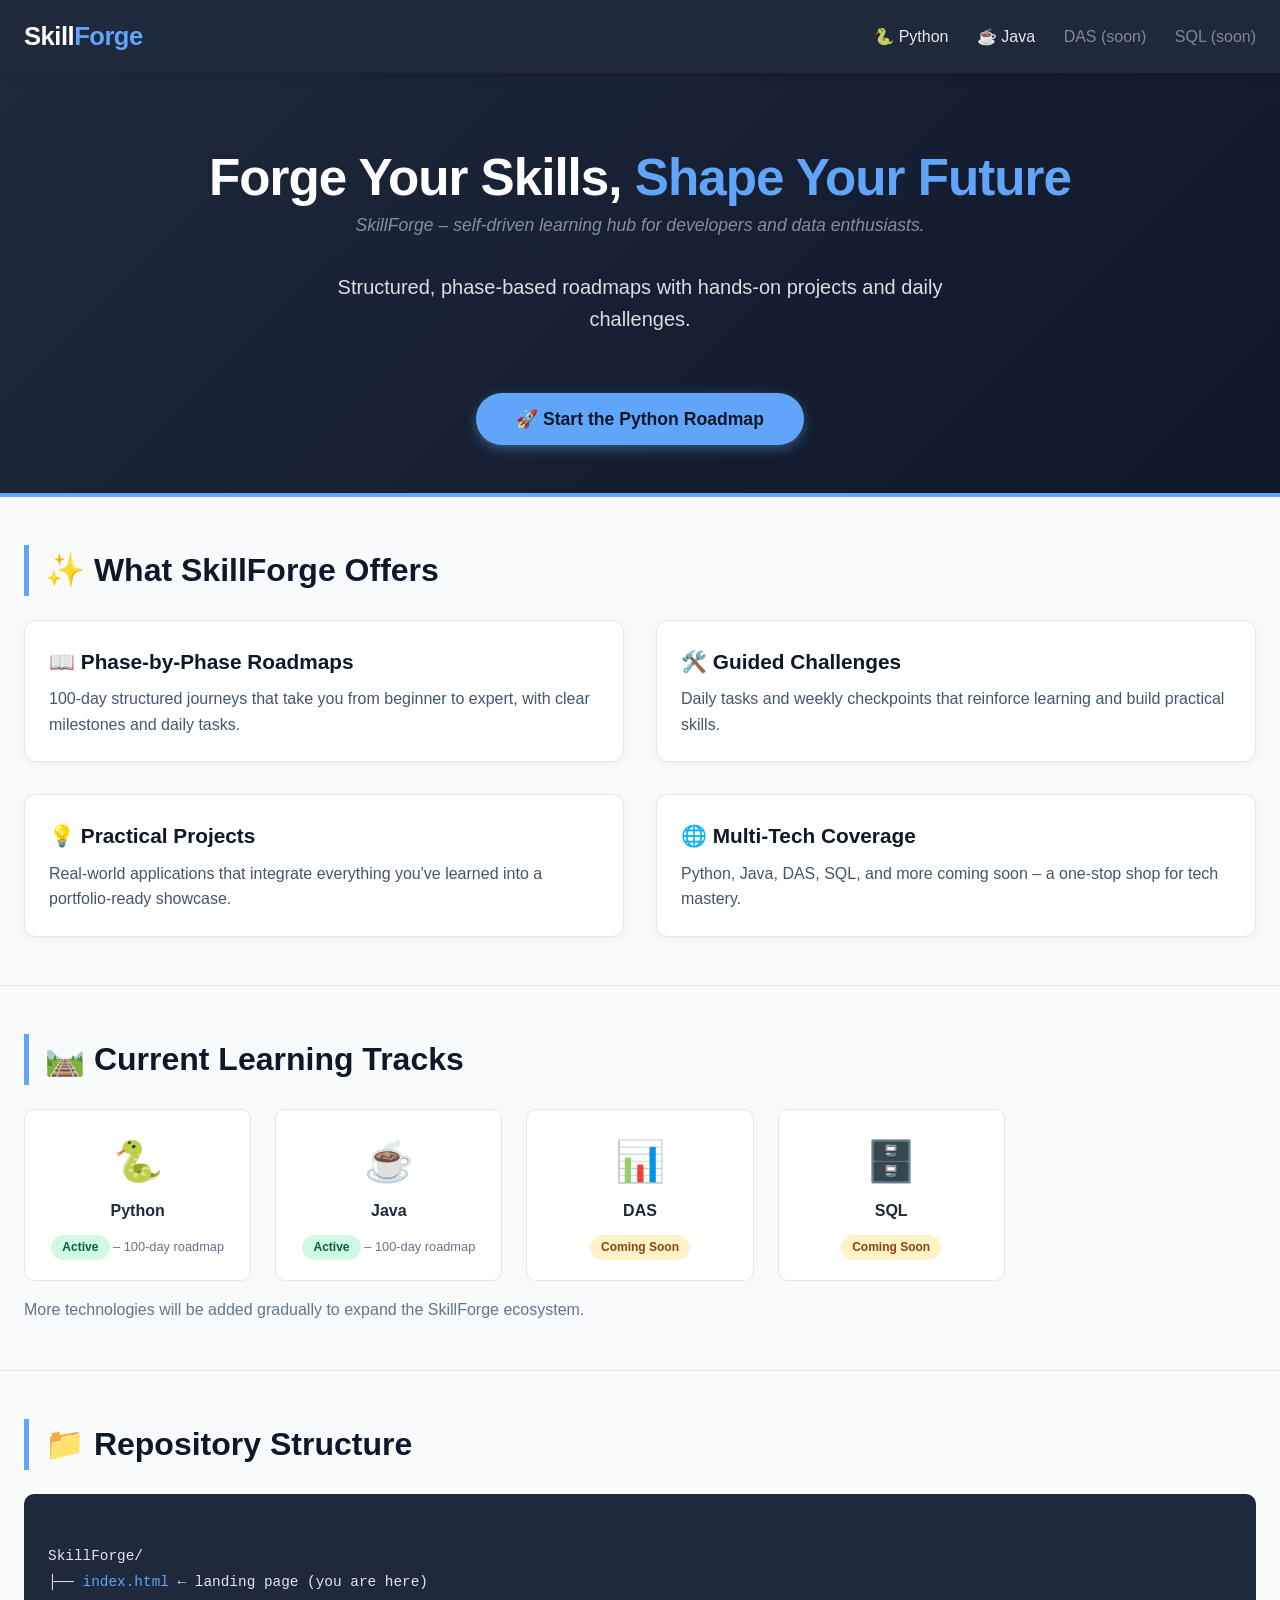
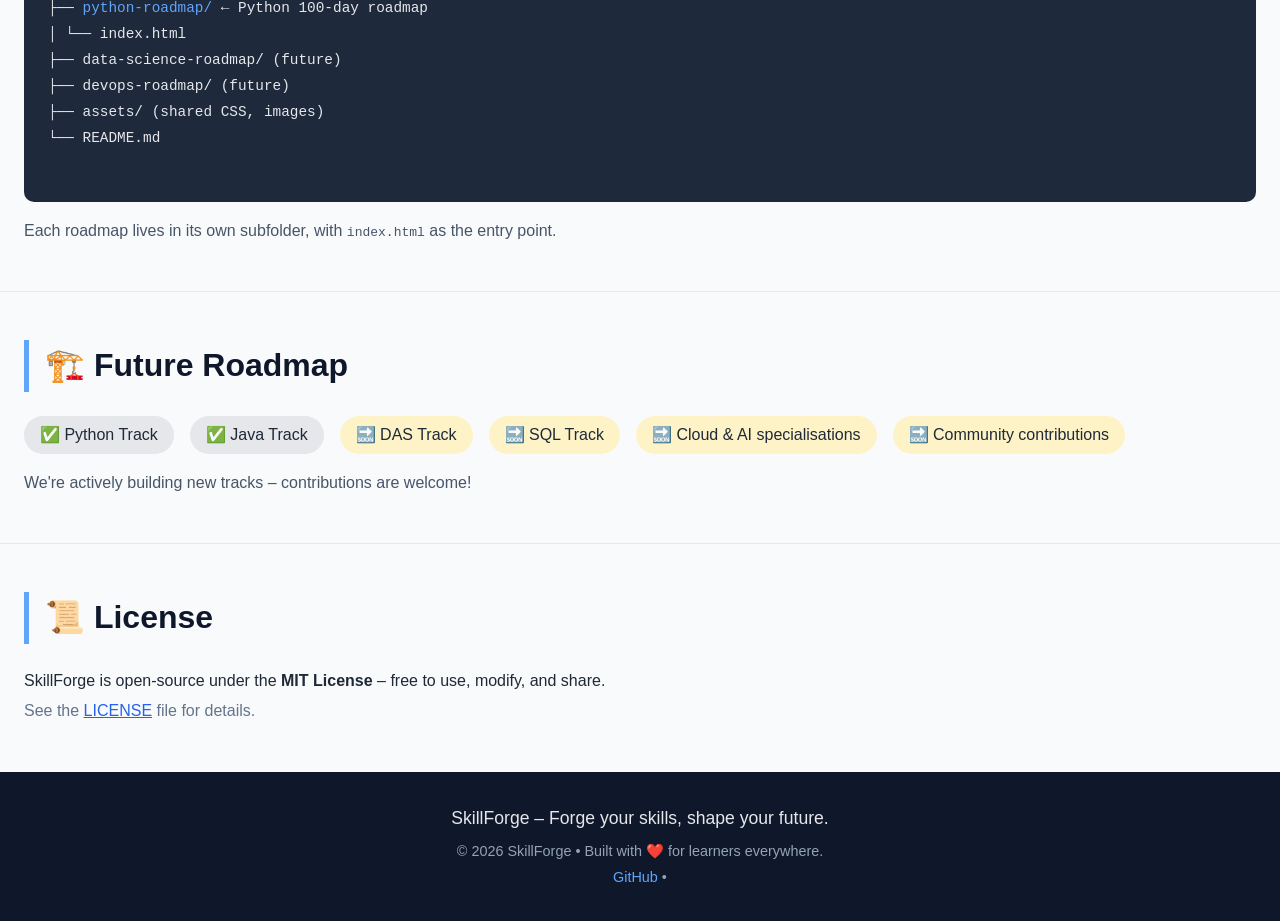
==== index.html @ bf19aaf7 "Added Java Roadmap" ====
<!DOCTYPE html>
<html lang="en">
<head>
    <meta charset="UTF-8"/>
    <meta name="viewport" content="width=device-width, initial-scale=1.0"/>
    <title>SkillForge – Forge Your Skills</title>
    <link rel="stylesheet" href="assets/css/style.css"/>

</head>

<body>

<!-- ─── Header ─── -->
<header>
    <div class="container nav">
        <div class="logo">Skill<span>Forge</span></div>
        <div>
            <a href="/python-roadmap/">🐍 Python</a>
            <a href="/java-roadmap/" >☕ Java</a>
            <a href="#" style="opacity:0.5;">DAS (soon)</a>
            <a href="#" style="opacity:0.5;">SQL (soon)</a>
        </div>
    </div>
</header>

<!-- ─── Hero ─── -->
<section class="hero">
    <div class="container">
        <h1>Forge Your Skills, <span>Shape Your Future</span></h1>
        <p class="tagline">SkillForge – self‑driven learning hub for developers and data enthusiasts.</p>
        <p>Structured, phase‑based roadmaps with hands‑on projects and daily challenges.</p>
        <br>
        <a href="/python-roadmap/" class="btn">🚀 Start the Python Roadmap</a>
    </div>
</section>

<!-- ─── Features ─── -->
<section>
    <div class="container">
        <h2>✨ What SkillForge Offers</h2>
        <div class="grid-2">
            <div class="card">
                <h3>📖 Phase‑by‑Phase Roadmaps</h3>
                <p>100‑day structured journeys that take you from beginner to expert, with clear milestones and daily
                    tasks.</p>
            </div>
            <div class="card">
                <h3>🛠️ Guided Challenges</h3>
                <p>Daily tasks and weekly checkpoints that reinforce learning and build practical skills.</p>
            </div>
            <div class="card">
                <h3>💡 Practical Projects</h3>
                <p>Real‑world applications that integrate everything you've learned into a portfolio‑ready showcase.</p>
            </div>
            <div class="card">
                <h3>🌐 Multi‑Tech Coverage</h3>
                <p>Python, Java, DAS, SQL, and more coming soon – a one‑stop shop for tech mastery.</p>
            </div>
        </div>
    </div>
</section>

<!-- ─── Current Learning Tracks ─── -->
<section>
    <div class="container">
        <h2>🛤️ Current Learning Tracks</h2>
        <div class="track-list">
            <div class="track-item">
                <div class="icon">🐍</div>
                <div class="name">Python</div>
                <div class="status"><span class="badge active">Active</span> – 100‑day roadmap</div>
            </div>
            <div class="track-item">
                <div class="icon">☕</div>
                <div class="name">Java</div>
                <div class="status"><span class="badge active">Active</span> – 100‑day roadmap</div>
            </div>
            <div class="track-item">
                <div class="icon">📊</div>
                <div class="name">DAS</div>
                <div class="status"><span class="badge coming">Coming Soon</span></div>
            </div>
            <div class="track-item">
                <div class="icon">🗄️</div>
                <div class="name">SQL</div>
                <div class="status"><span class="badge coming">Coming Soon</span></div>
            </div>
        </div>
        <p style="margin-top:1rem; color:#64748b;">More technologies will be added gradually to expand the SkillForge
            ecosystem.</p>
    </div>
</section>

<!-- ─── Repository Structure ─── -->
<section>
    <div class="container">
        <h2>📁 Repository Structure</h2>
        <div class="code-structure">
SkillForge/
├── <span class="highlight">index.html</span> ← landing page (you are here)
├── <span class="highlight">python-roadmap/</span> ← Python 100‑day roadmap
│ └── index.html
├── data-science-roadmap/ (future)
├── devops-roadmap/ (future)
├── assets/ (shared CSS, images)
└── README.md
        </div>
        <p style="color:#475569; margin-top:0.5rem;">Each roadmap lives in its own subfolder, with
            <code>index.html</code> as the entry point.</p>
    </div>
</section>

<!-- ─── Roadmap ─── -->
<section>
    <div class="container">
        <h2>🏗️ Future Roadmap</h2>
        <ul style="list-style: none; padding: 0; display: flex; flex-wrap: wrap; gap: 1rem;">
            <li style="background:#e5e7eb; padding:0.4rem 1rem; border-radius:20px;">✅ Python Track</li>
            <li style="background:#e5e7eb; padding:0.4rem 1rem; border-radius:20px;">✅ Java Track</li>
            <li style="background:#fef3c7; padding:0.4rem 1rem; border-radius:20px;">🔜 DAS Track</li>
            <li style="background:#fef3c7; padding:0.4rem 1rem; border-radius:20px;">🔜 SQL Track</li>
            <li style="background:#fef3c7; padding:0.4rem 1rem; border-radius:20px;">🔜 Cloud &amp; AI specialisations
            </li>
            <li style="background:#fef3c7; padding:0.4rem 1rem; border-radius:20px;">🔜 Community contributions</li>
        </ul>
        <p style="margin-top:1rem; color:#475569;">We're actively building new tracks – contributions are welcome!</p>
    </div>
</section>

<!-- ─── License ─── -->
<section style="border-bottom: none;">
    <div class="container">
        <h2>📜 License</h2>
        <p>SkillForge is open‑source under the <strong>MIT License</strong> – free to use, modify, and share.</p>
        <p style="color:#64748b; margin-top:0.3rem;">See the <a href="/LICENSE" style="color:#2563eb;">LICENSE</a> file
            for details.</p>
    </div>
</section>

<!-- ─── Footer ─── -->
<footer>
    <div class="container">
        <p style="font-size:1.1rem; font-weight:300; color:#e5e7eb;">SkillForge – Forge your skills, shape your
            future.</p>
        <p style="margin-top:0.5rem;">
            &copy; 2026 SkillForge &bull; Built with ❤️ for learners everywhere.
        </p>
        <p style="margin-top:0.2rem;">
            <a href="https://github.com/manojsatna31/skill-forge-learning" target="_blank">GitHub</a> &bull;
        </p>
    </div>
</footer>

</body>
</html>
---- assets/css/style.css ----
/* ── Reset & Global ── */
* { margin: 0; padding: 0; box-sizing: border-box; }
body {
    font-family: 'Segoe UI', Tahoma, Geneva, Verdana, sans-serif;
    background: #f9fafb;
    color: #1f2937;
    line-height: 1.6;
}
.container { max-width: 1800px; margin: 0 auto; padding: 0 1.5rem; }

/* ── Header / Nav ── */
header {
    background: #1e293b;
    color: #fff;
    padding: 1rem 0;
    position: sticky;
    top: 0;
    z-index: 100;
    box-shadow: 0 2px 8px rgba(0,0,0,0.15);
}

.nav { display: flex; justify-content: space-between; align-items: center; }
.nav .logo { font-size: 1.6rem; font-weight: 700; letter-spacing: -0.5px; }
.nav .logo span { color: #60a5fa; }
.nav a { color: #e5e7eb; text-decoration: none; margin-left: 1.5rem; font-weight: 500; transition: color 0.2s; }
.nav a:hover, .nav a.active { color: #60a5fa; }
.nav a.active { border-bottom: 2px solid #60a5fa; padding-bottom: 0.25rem; }

/* ── Hero ── */
.hero {
    background: linear-gradient(135deg, #1e293b 0%, #0f172a 100%);
    color: #fff;
    padding: 4rem 0 3rem;
    text-align: center;
    border-bottom: 4px solid #60a5fa;
}
.hero h1 { font-size: 3.2rem; font-weight: 800; letter-spacing: -1px; }
.hero h1 span { color: #60a5fa; }
.hero p { font-size: 1.25rem; max-width: 700px; margin: 1rem auto 2rem; opacity: 0.85; }
.hero .tagline { font-size: 1.1rem; font-weight: 300; font-style: italic; color: #94a3b8; margin-top: -0.5rem; }
.hero .btn {
    display: inline-block;
    background: #60a5fa;
    color: #0f172a;
    padding: 0.75rem 2.5rem;
    border-radius: 40px;
    font-weight: 700;
    font-size: 1.1rem;
    text-decoration: none;
    transition: all 0.3s;
    box-shadow: 0 4px 12px rgba(96, 165, 250, 0.4);
}
.hero .btn:hover { background: #93bbfc; transform: translateY(-3px); box-shadow: 0 8px 20px rgba(96, 165, 250, 0.5); }

/* ── Sections (Landing Page) ── */
section { padding: 3rem 0; border-bottom: 1px solid #e5e7eb; }
section:last-of-type { border-bottom: none; }
h2 { font-size: 2rem; margin-bottom: 1.5rem; color: #0f172a; border-left: 5px solid #60a5fa; padding-left: 1rem; }

.grid-2 { display: grid; grid-template-columns: 1fr 1fr; gap: 2rem; }
.card {
    background: #fff;
    padding: 1.5rem;
    border-radius: 12px;
    box-shadow: 0 2px 8px rgba(0,0,0,0.05);
    border: 1px solid #e5e7eb;
    transition: box-shadow 0.3s;
}
.card:hover { box-shadow: 0 8px 24px rgba(0,0,0,0.08); }
.card h3 { font-size: 1.3rem; margin-bottom: 0.5rem; color: #0f172a; }
.card p { color: #475569; }

.badge { display: inline-block; background: #dbeafe; color: #1e40af; font-size: 0.75rem; font-weight: 700; padding: 0.2rem 0.7rem; border-radius: 20px; margin-top: 0.5rem; }
.badge.active { background: #d1fae5; color: #065f46; }
.badge.coming { background: #fef3c7; color: #92400e; }

.track-list { display: grid; grid-template-columns: repeat(auto-fill, minmax(200px, 1fr)); gap: 1.5rem; margin-top: 1rem; }
.track-item { background: #fff; padding: 1.2rem; border-radius: 10px; border: 1px solid #e5e7eb; text-align: center; transition: all 0.2s; }
.track-item:hover { border-color: #60a5fa; box-shadow: 0 4px 12px rgba(0,0,0,0.05); }
.track-item .icon { font-size: 2.5rem; margin-bottom: 0.3rem; }
.track-item .name { font-weight: 600; }
.track-item .status { font-size: 0.8rem; color: #64748b; margin-top: 0.2rem; }

.code-structure {
    background: #1e293b;
    color: #e5e7eb;
    padding: 1.5rem;
    border-radius: 10px;
    font-family: 'Courier New', monospace;
    font-size: 0.9rem;
    overflow-x: auto;
    white-space: pre;
    line-height: 1.8;
    margin: 1rem 0;
}
.code-structure .highlight { color: #60a5fa; }

footer {
    background: #0f172a;
    color: #94a3b8;
    padding: 2rem 0;
    text-align: center;
    font-size: 0.9rem;
}
footer a { color: #60a5fa; text-decoration: none; }

@media (max-width: 768px) {
    .grid-2 { grid-template-columns: 1fr; }
    .hero h1 { font-size: 2.4rem; }
    .nav .logo { font-size: 1.2rem; }
    .nav a { margin-left: 1rem; }
}
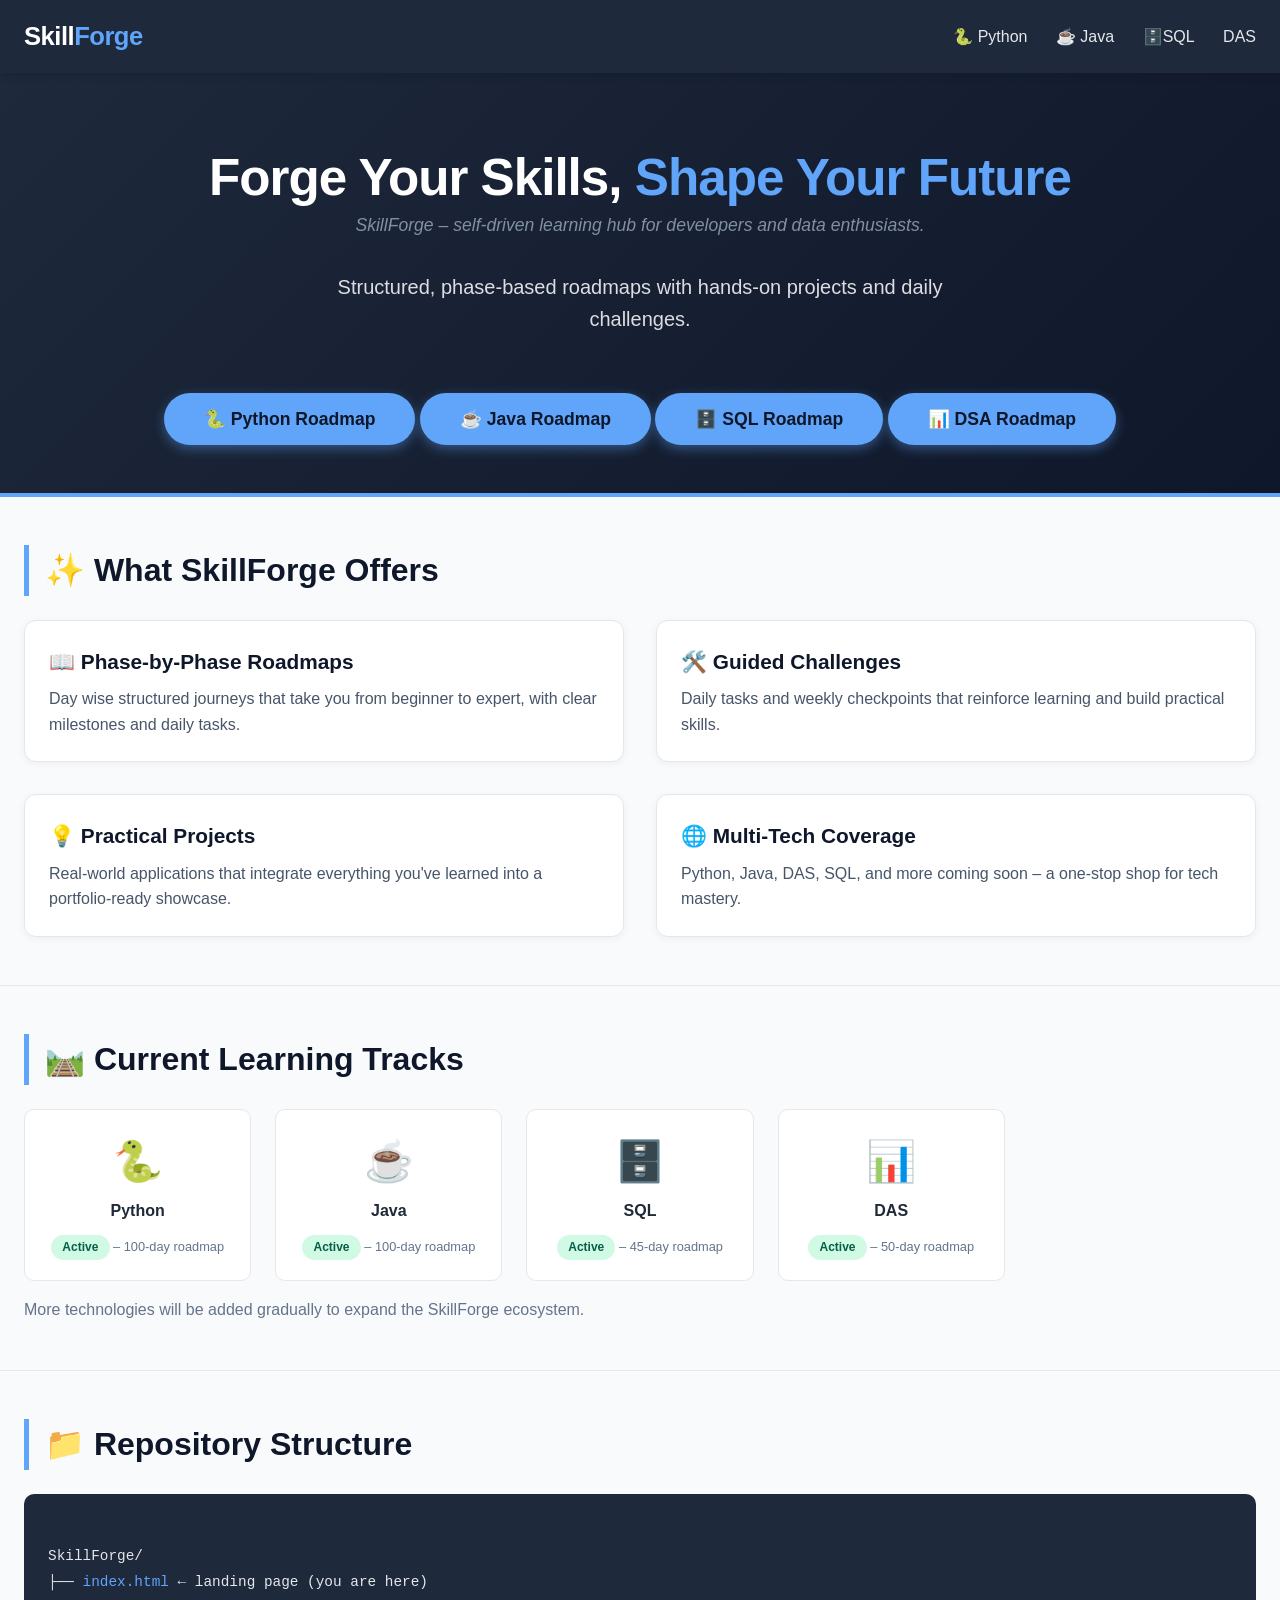
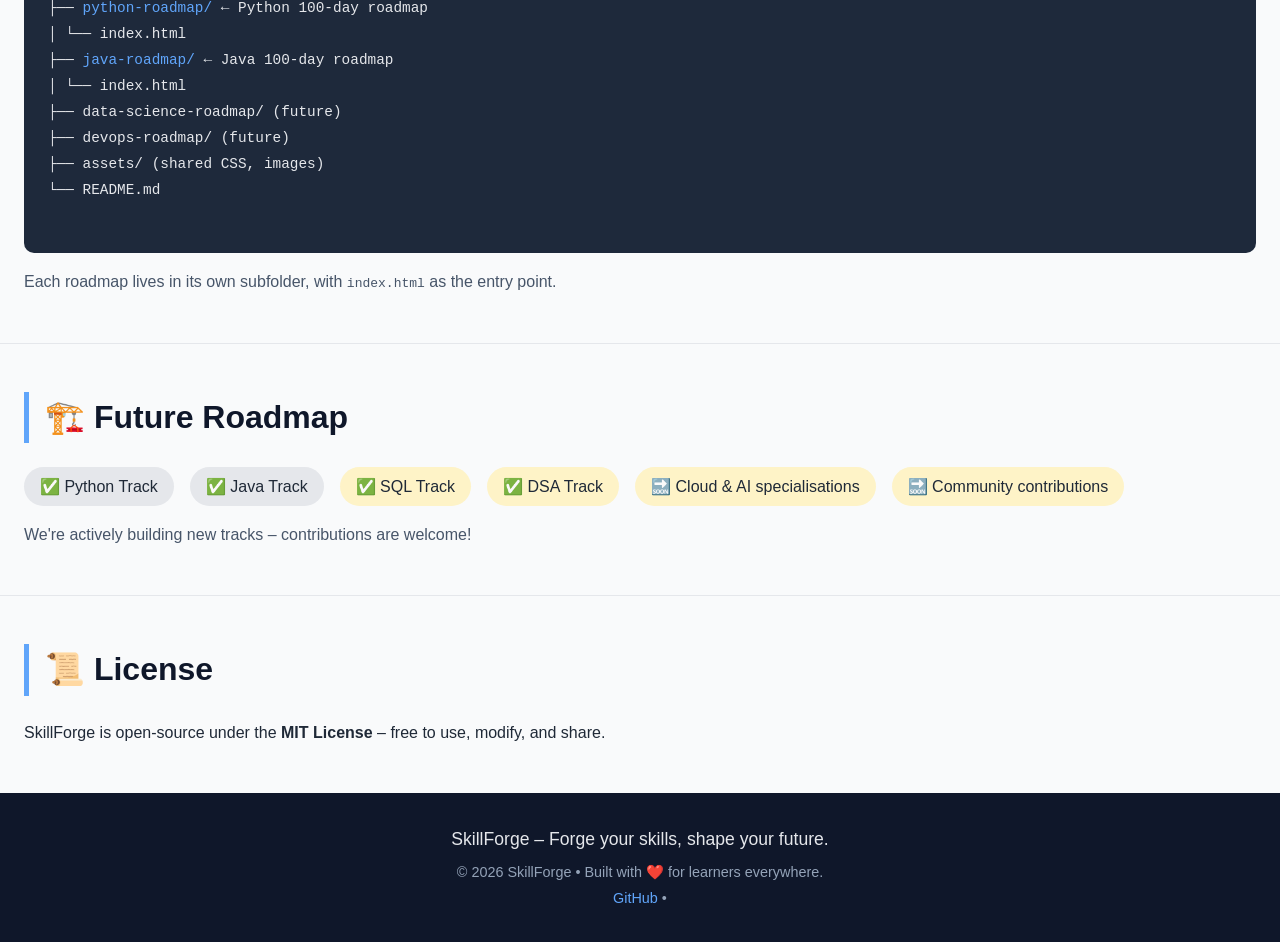
==== commit 095a8727: "Updates: - Added SQL & DSA Roadmap - Refactor roadmap script and add Code of Conduct and Contributin" ====
--- a/index.html
+++ b/index.html
@@ -15,10 +15,10 @@
     <div class="container nav">
         <div class="logo">Skill<span>Forge</span></div>
         <div>
-            <a href="/python-roadmap/">🐍 Python</a>
-            <a href="/java-roadmap/" >☕ Java</a>
-            <a href="#" style="opacity:0.5;">DAS (soon)</a>
-            <a href="#" style="opacity:0.5;">SQL (soon)</a>
+            <a href="python-roadmap/">🐍 Python</a>
+            <a href="java-roadmap/">☕ Java</a>
+            <a href="sql-roadmap/">🗄️SQL</a>
+            <a href="dsa-roadmap/">DAS</a>
         </div>
     </div>
 </header>
@@ -30,7 +30,10 @@
         <p class="tagline">SkillForge – self‑driven learning hub for developers and data enthusiasts.</p>
         <p>Structured, phase‑based roadmaps with hands‑on projects and daily challenges.</p>
         <br>
-        <a href="/python-roadmap/" class="btn">🚀 Start the Python Roadmap</a>
+        <a href="python-roadmap/" class="btn">🐍 Python Roadmap</a>
+        <a href="java-roadmap/" class="btn">☕ Java Roadmap</a>
+        <a href="sql-roadmap/" class="btn">🗄️ SQL Roadmap</a>
+        <a href="dsa-roadmap/" class="btn">📊 DSA Roadmap</a>
     </div>
 </section>
 
@@ -41,7 +44,7 @@
         <div class="grid-2">
             <div class="card">
                 <h3>📖 Phase‑by‑Phase Roadmaps</h3>
-                <p>100‑day structured journeys that take you from beginner to expert, with clear milestones and daily
+                <p>Day wise structured journeys that take you from beginner to expert, with clear milestones and daily
                     tasks.</p>
             </div>
             <div class="card">
@@ -65,26 +68,27 @@
     <div class="container">
         <h2>🛤️ Current Learning Tracks</h2>
         <div class="track-list">
-            <div class="track-item">
+            <div class="track-item" onclick="window.location.href='python-roadmap/';">
                 <div class="icon">🐍</div>
                 <div class="name">Python</div>
                 <div class="status"><span class="badge active">Active</span> – 100‑day roadmap</div>
             </div>
-            <div class="track-item">
+            <div class="track-item" onclick="window.location.href='java-roadmap/';">
                 <div class="icon">☕</div>
                 <div class="name">Java</div>
                 <div class="status"><span class="badge active">Active</span> – 100‑day roadmap</div>
             </div>
-            <div class="track-item">
+            <div class="track-item" onclick="window.location.href='sql-roadmap/';">
+                <div class="icon">🗄️</div>
+                <div class="name">SQL</div>
+                <div class="status"><span class="badge active">Active</span> – 45‑day roadmap</div>
+            </div>
+            <div class="track-item" onclick="window.location.href='dsa-roadmap/';">
                 <div class="icon">📊</div>
                 <div class="name">DAS</div>
-                <div class="status"><span class="badge coming">Coming Soon</span></div>
+                <div class="status"><span class="badge active">Active</span> – 50‑day roadmap</div>
             </div>
-            <div class="track-item">
-                <div class="icon">🗄️</div>
-                <div class="name">SQL</div>
-                <div class="status"><span class="badge coming">Coming Soon</span></div>
-            </div>
+
         </div>
         <p style="margin-top:1rem; color:#64748b;">More technologies will be added gradually to expand the SkillForge
             ecosystem.</p>
@@ -99,6 +103,8 @@
 SkillForge/
 ├── <span class="highlight">index.html</span> ← landing page (you are here)
 ├── <span class="highlight">python-roadmap/</span> ← Python 100‑day roadmap
+│ └── index.html
+├── <span class="highlight">java-roadmap/</span> ← Java 100‑day roadmap
 │ └── index.html
 ├── data-science-roadmap/ (future)
 ├── devops-roadmap/ (future)
@@ -117,8 +123,8 @@
         <ul style="list-style: none; padding: 0; display: flex; flex-wrap: wrap; gap: 1rem;">
             <li style="background:#e5e7eb; padding:0.4rem 1rem; border-radius:20px;">✅ Python Track</li>
             <li style="background:#e5e7eb; padding:0.4rem 1rem; border-radius:20px;">✅ Java Track</li>
-            <li style="background:#fef3c7; padding:0.4rem 1rem; border-radius:20px;">🔜 DAS Track</li>
-            <li style="background:#fef3c7; padding:0.4rem 1rem; border-radius:20px;">🔜 SQL Track</li>
+            <li style="background:#fef3c7; padding:0.4rem 1rem; border-radius:20px;">✅ SQL Track</li>
+            <li style="background:#fef3c7; padding:0.4rem 1rem; border-radius:20px;">✅ DSA Track</li>
             <li style="background:#fef3c7; padding:0.4rem 1rem; border-radius:20px;">🔜 Cloud &amp; AI specialisations
             </li>
             <li style="background:#fef3c7; padding:0.4rem 1rem; border-radius:20px;">🔜 Community contributions</li>
@@ -132,8 +138,6 @@
     <div class="container">
         <h2>📜 License</h2>
         <p>SkillForge is open‑source under the <strong>MIT License</strong> – free to use, modify, and share.</p>
-        <p style="color:#64748b; margin-top:0.3rem;">See the <a href="/LICENSE" style="color:#2563eb;">LICENSE</a> file
-            for details.</p>
     </div>
 </section>
 
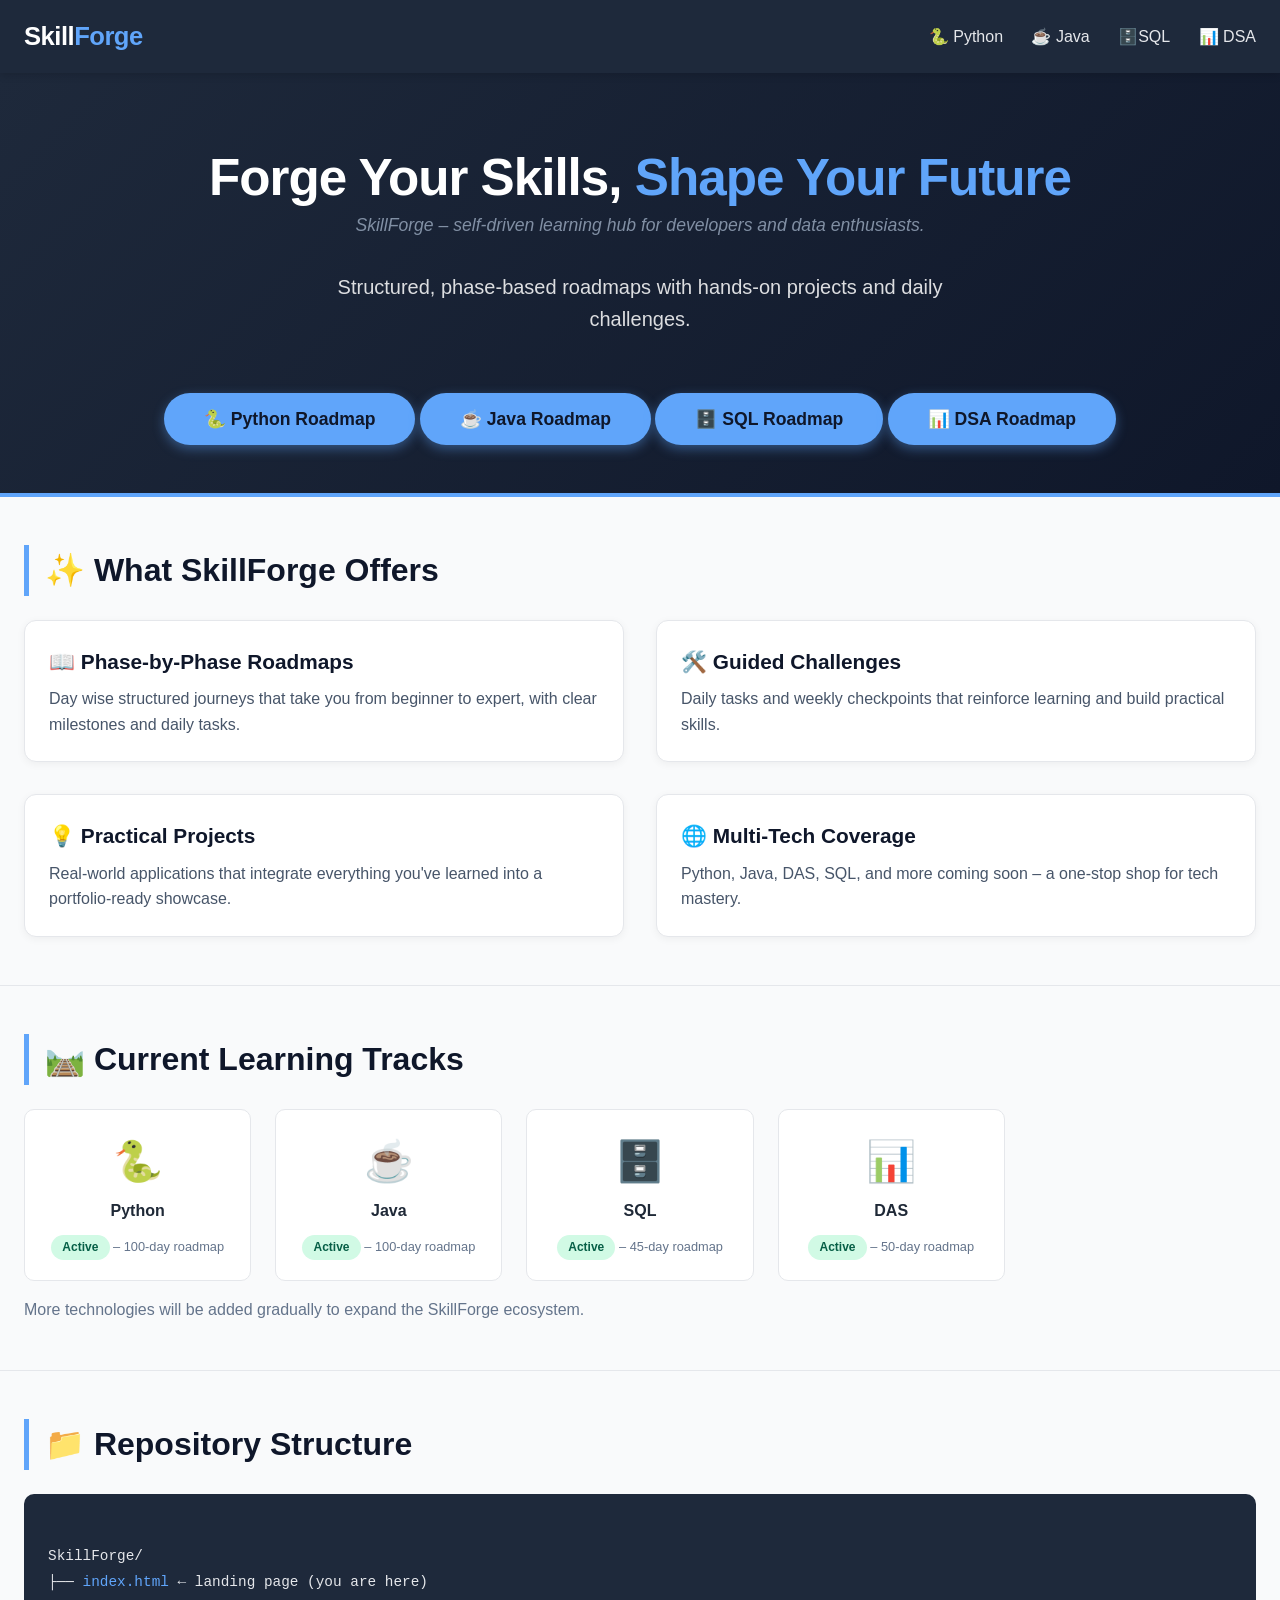
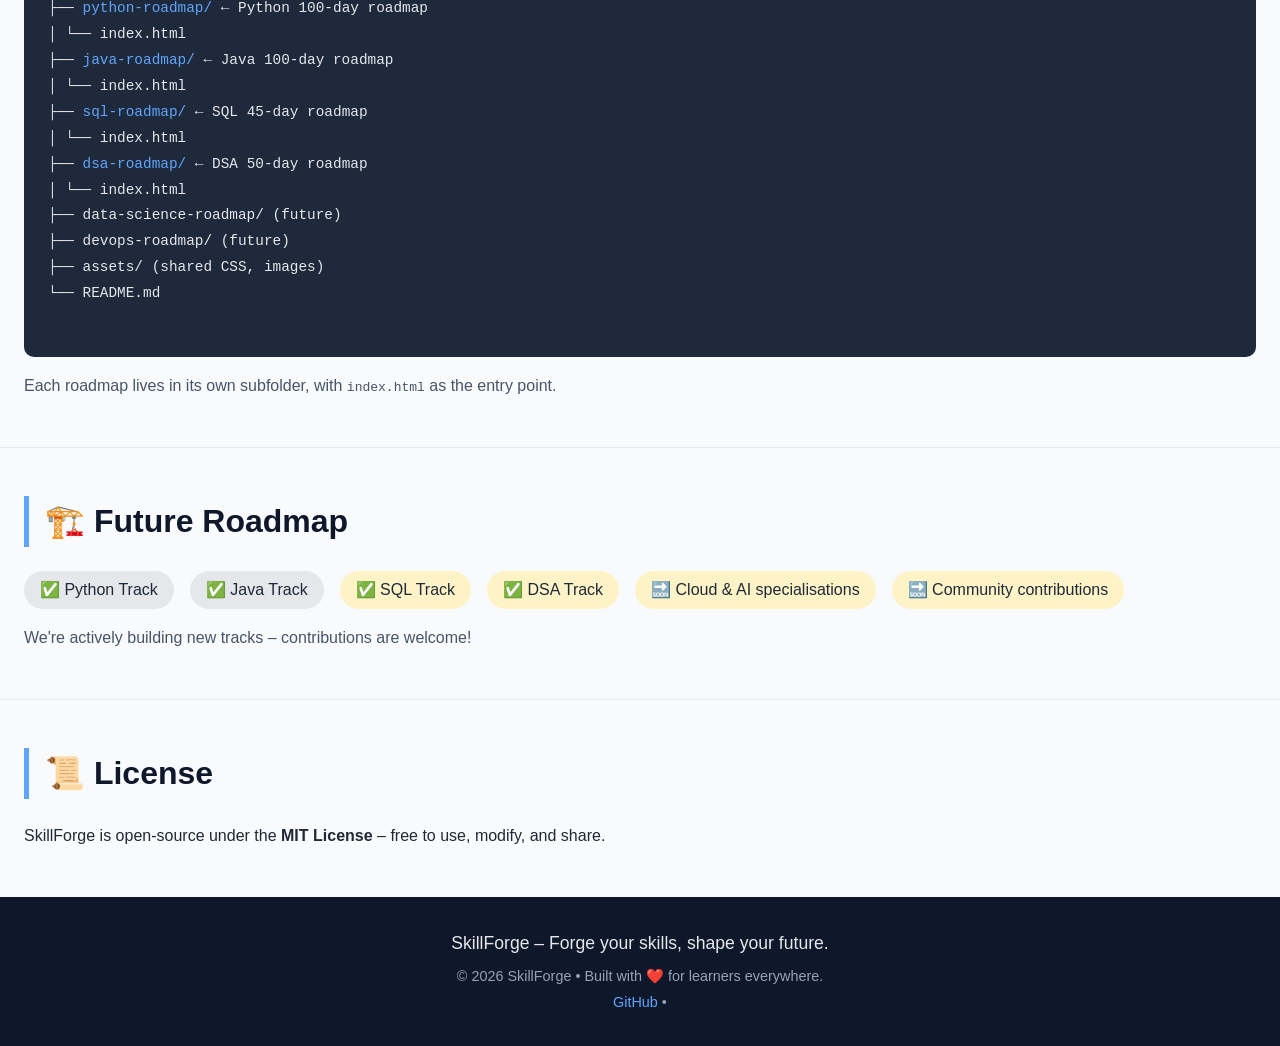
==== commit 46d68f83: "Updates: - Added SQL & DSA Roadmap - Refactor roadmap script and add Code of Conduct and Contributin" ====
--- a/index.html
+++ b/index.html
@@ -15,10 +15,10 @@
     <div class="container nav">
         <div class="logo">Skill<span>Forge</span></div>
         <div>
-            <a href="python-roadmap/">🐍 Python</a>
-            <a href="java-roadmap/">☕ Java</a>
-            <a href="sql-roadmap/">🗄️SQL</a>
-            <a href="dsa-roadmap/">DAS</a>
+            <a href="/python-roadmap/">🐍 Python</a>
+            <a href="/java-roadmap/">☕ Java</a>
+            <a href="/sql-roadmap/">🗄️SQL</a>
+            <a href="/dsa-roadmap/">📊 DSA</a>
         </div>
     </div>
 </header>
@@ -30,10 +30,10 @@
         <p class="tagline">SkillForge – self‑driven learning hub for developers and data enthusiasts.</p>
         <p>Structured, phase‑based roadmaps with hands‑on projects and daily challenges.</p>
         <br>
-        <a href="python-roadmap/" class="btn">🐍 Python Roadmap</a>
-        <a href="java-roadmap/" class="btn">☕ Java Roadmap</a>
-        <a href="sql-roadmap/" class="btn">🗄️ SQL Roadmap</a>
-        <a href="dsa-roadmap/" class="btn">📊 DSA Roadmap</a>
+        <a href="/python-roadmap/" class="btn">🐍 Python Roadmap</a>
+        <a href="/java-roadmap/" class="btn">☕ Java Roadmap</a>
+        <a href="/sql-roadmap/" class="btn">🗄️ SQL Roadmap</a>
+        <a href="/dsa-roadmap/" class="btn">📊 DSA Roadmap</a>
     </div>
 </section>
 
@@ -68,22 +68,22 @@
     <div class="container">
         <h2>🛤️ Current Learning Tracks</h2>
         <div class="track-list">
-            <div class="track-item" onclick="window.location.href='python-roadmap/';">
+            <div class="track-item" onclick="window.location.href='/python-roadmap/';">
                 <div class="icon">🐍</div>
                 <div class="name">Python</div>
                 <div class="status"><span class="badge active">Active</span> – 100‑day roadmap</div>
             </div>
-            <div class="track-item" onclick="window.location.href='java-roadmap/';">
+            <div class="track-item" onclick="window.location.href='/java-roadmap/';">
                 <div class="icon">☕</div>
                 <div class="name">Java</div>
                 <div class="status"><span class="badge active">Active</span> – 100‑day roadmap</div>
             </div>
-            <div class="track-item" onclick="window.location.href='sql-roadmap/';">
+            <div class="track-item" onclick="window.location.href='/sql-roadmap/';">
                 <div class="icon">🗄️</div>
                 <div class="name">SQL</div>
                 <div class="status"><span class="badge active">Active</span> – 45‑day roadmap</div>
             </div>
-            <div class="track-item" onclick="window.location.href='dsa-roadmap/';">
+            <div class="track-item" onclick="window.location.href='/dsa-roadmap/';">
                 <div class="icon">📊</div>
                 <div class="name">DAS</div>
                 <div class="status"><span class="badge active">Active</span> – 50‑day roadmap</div>
@@ -105,6 +105,10 @@
 ├── <span class="highlight">python-roadmap/</span> ← Python 100‑day roadmap
 │ └── index.html
 ├── <span class="highlight">java-roadmap/</span> ← Java 100‑day roadmap
+│ └── index.html
+├── <span class="highlight">sql-roadmap/</span> ← SQL 45‑day roadmap
+│ └── index.html
+├── <span class="highlight">dsa-roadmap/</span> ← DSA 50‑day roadmap
 │ └── index.html
 ├── data-science-roadmap/ (future)
 ├── devops-roadmap/ (future)
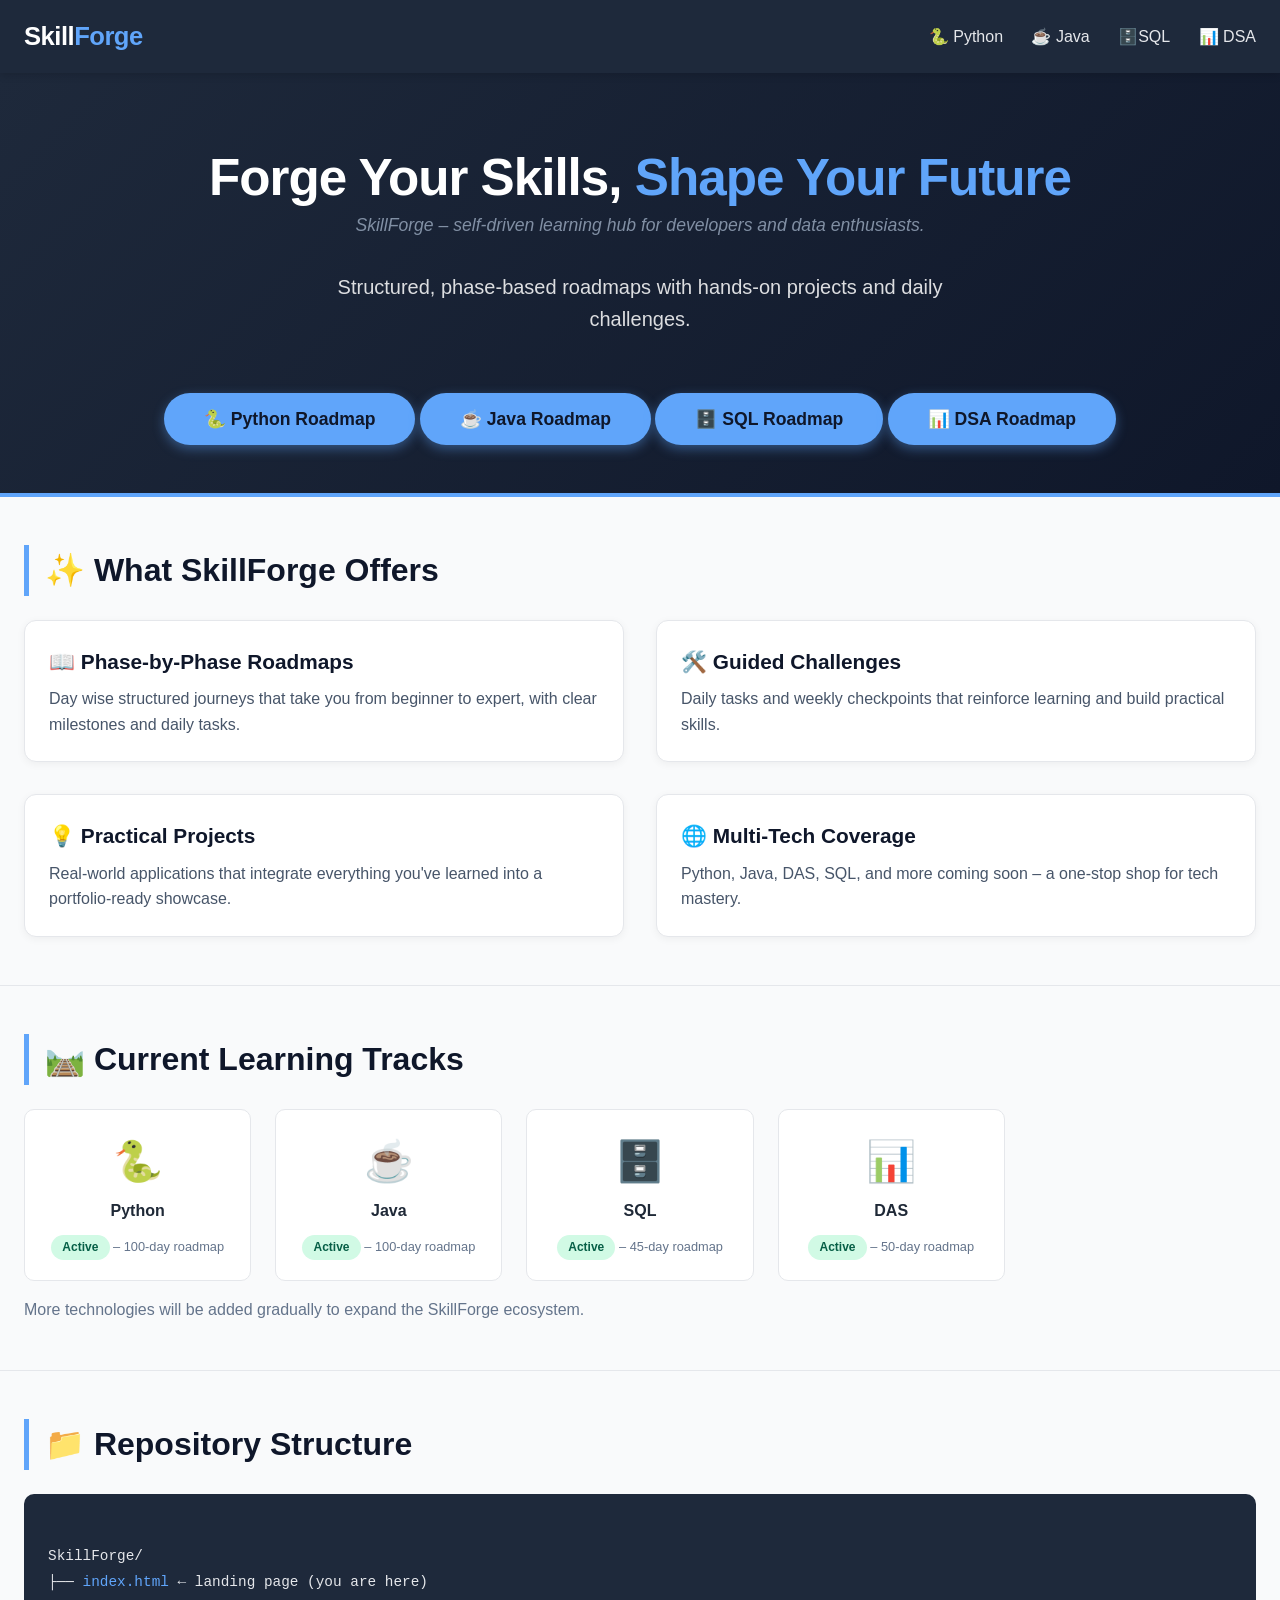
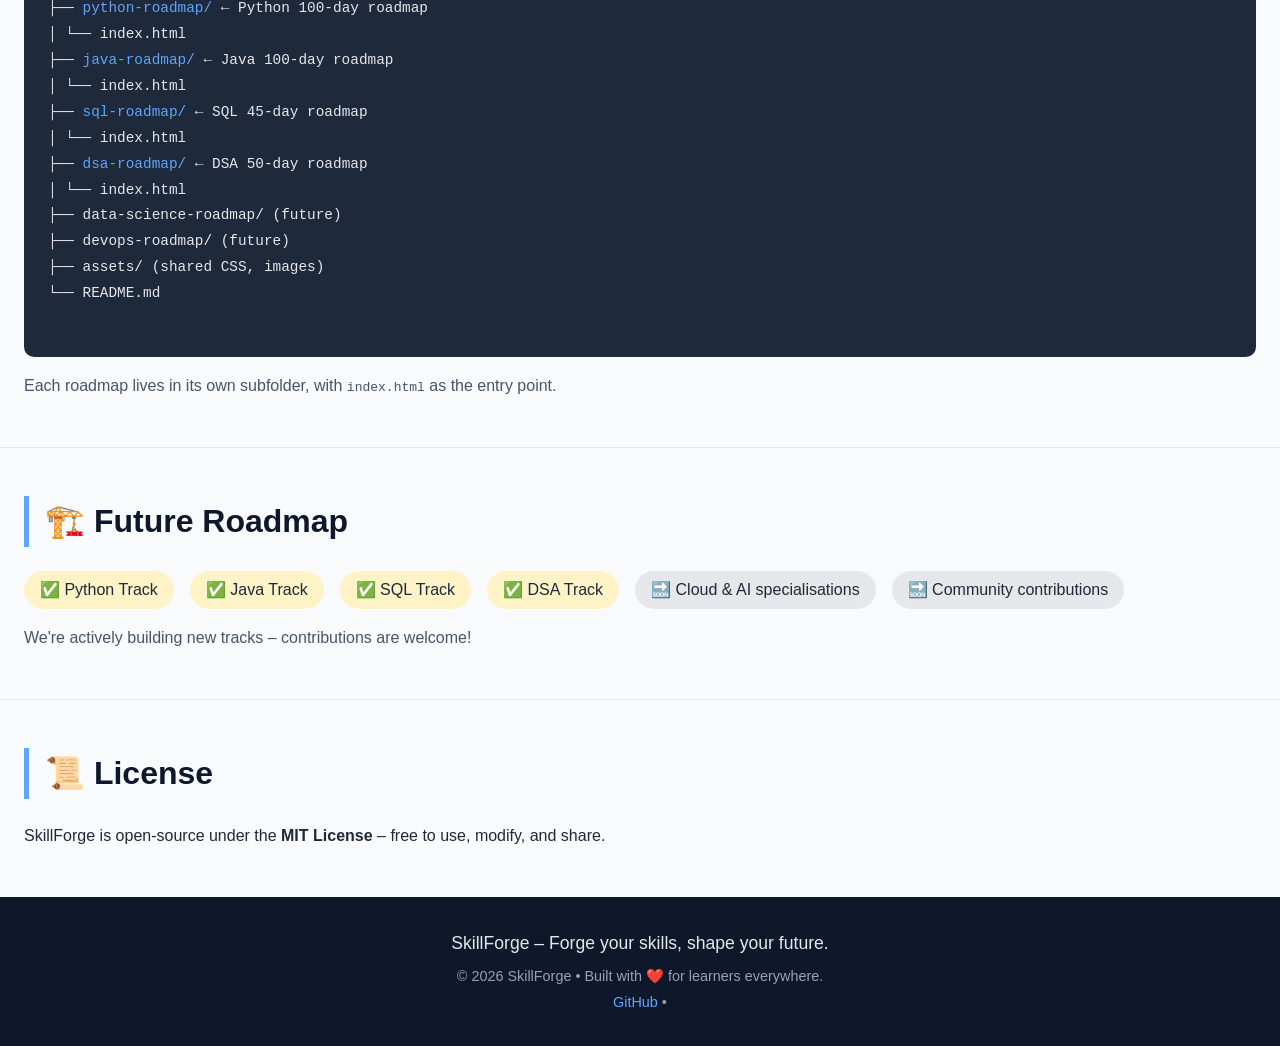
==== commit 4871c4e2: "Updates: css updates" ====
--- a/index.html
+++ b/index.html
@@ -125,13 +125,13 @@
     <div class="container">
         <h2>🏗️ Future Roadmap</h2>
         <ul style="list-style: none; padding: 0; display: flex; flex-wrap: wrap; gap: 1rem;">
-            <li style="background:#e5e7eb; padding:0.4rem 1rem; border-radius:20px;">✅ Python Track</li>
-            <li style="background:#e5e7eb; padding:0.4rem 1rem; border-radius:20px;">✅ Java Track</li>
+            <li style="background:#fef3c7; padding:0.4rem 1rem; border-radius:20px;">✅ Python Track</li>
+            <li style="background:#fef3c7; padding:0.4rem 1rem; border-radius:20px;">✅ Java Track</li>
             <li style="background:#fef3c7; padding:0.4rem 1rem; border-radius:20px;">✅ SQL Track</li>
             <li style="background:#fef3c7; padding:0.4rem 1rem; border-radius:20px;">✅ DSA Track</li>
-            <li style="background:#fef3c7; padding:0.4rem 1rem; border-radius:20px;">🔜 Cloud &amp; AI specialisations
+            <li style="background:#e5e7eb; padding:0.4rem 1rem; border-radius:20px;">🔜 Cloud &amp; AI specialisations
             </li>
-            <li style="background:#fef3c7; padding:0.4rem 1rem; border-radius:20px;">🔜 Community contributions</li>
+            <li style="background:#e5e7eb; padding:0.4rem 1rem; border-radius:20px;">🔜 Community contributions</li>
         </ul>
         <p style="margin-top:1rem; color:#475569;">We're actively building new tracks – contributions are welcome!</p>
     </div>
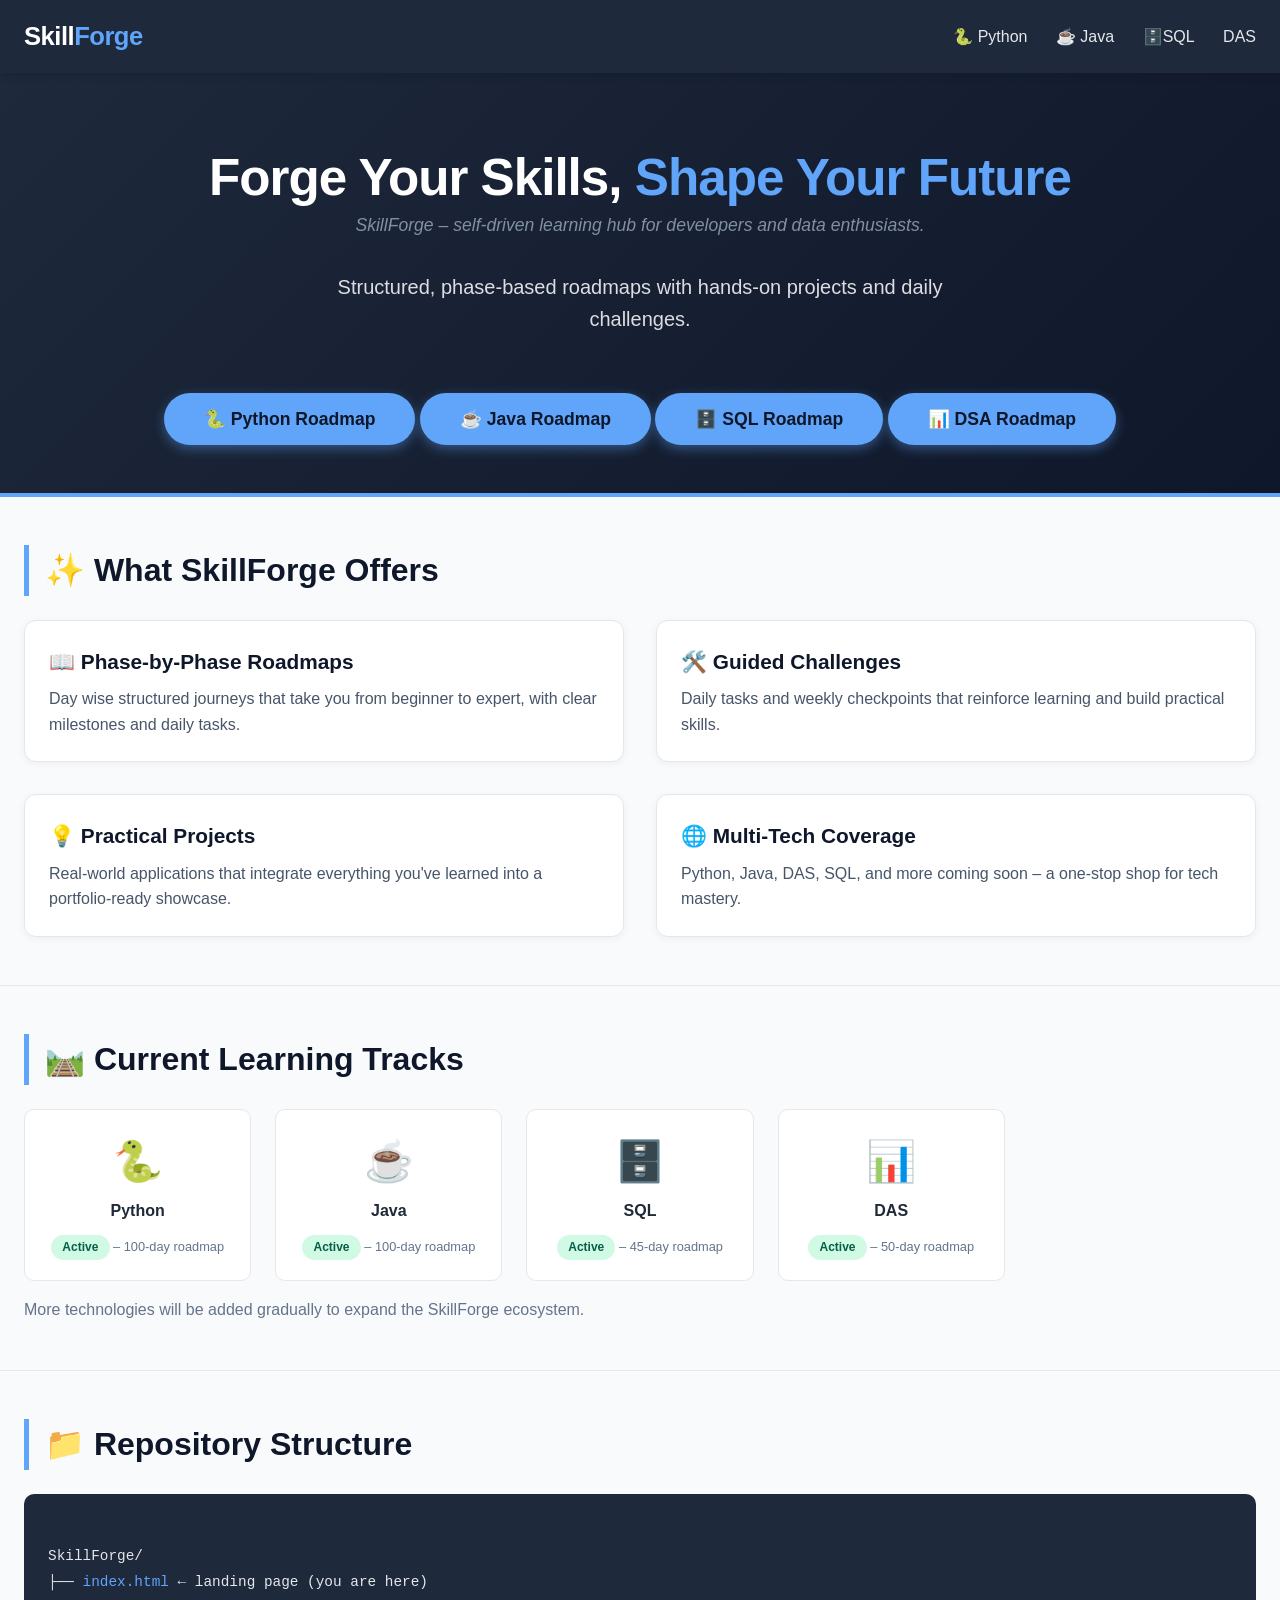
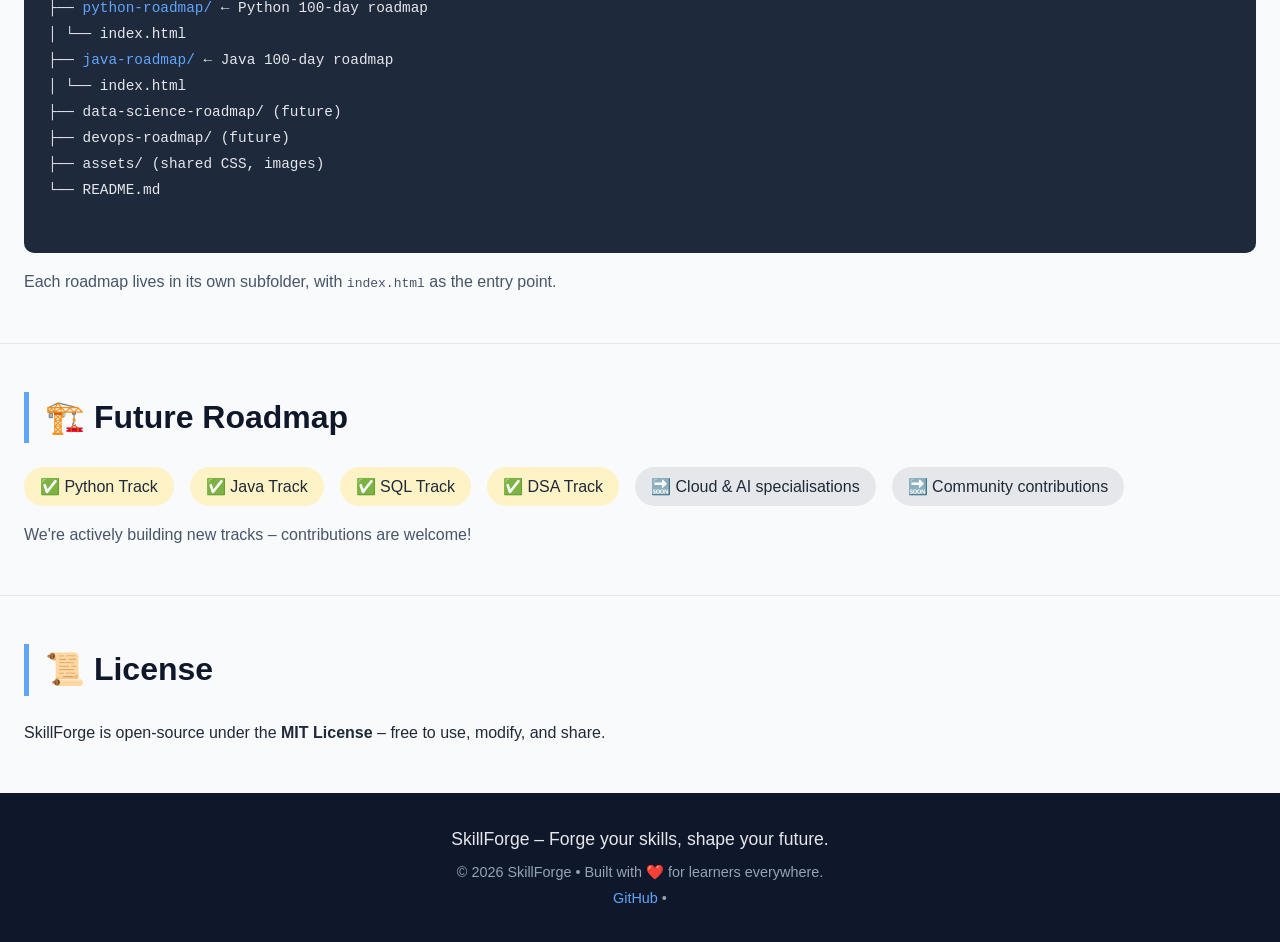
==== commit c2dd8d25: "Updates: css updates and configured full page for PHASE 1 and PHASE 9" ====
--- a/index.html
+++ b/index.html
@@ -15,10 +15,10 @@
     <div class="container nav">
         <div class="logo">Skill<span>Forge</span></div>
         <div>
-            <a href="/python-roadmap/">🐍 Python</a>
-            <a href="/java-roadmap/">☕ Java</a>
-            <a href="/sql-roadmap/">🗄️SQL</a>
-            <a href="/dsa-roadmap/">📊 DSA</a>
+            <a href="python-roadmap/">🐍 Python</a>
+            <a href="java-roadmap/">☕ Java</a>
+            <a href="sql-roadmap/">🗄️SQL</a>
+            <a href="dsa-roadmap/">DAS</a>
         </div>
     </div>
 </header>
@@ -30,10 +30,10 @@
         <p class="tagline">SkillForge – self‑driven learning hub for developers and data enthusiasts.</p>
         <p>Structured, phase‑based roadmaps with hands‑on projects and daily challenges.</p>
         <br>
-        <a href="/python-roadmap/" class="btn">🐍 Python Roadmap</a>
-        <a href="/java-roadmap/" class="btn">☕ Java Roadmap</a>
-        <a href="/sql-roadmap/" class="btn">🗄️ SQL Roadmap</a>
-        <a href="/dsa-roadmap/" class="btn">📊 DSA Roadmap</a>
+        <a href="python-roadmap/" class="btn">🐍 Python Roadmap</a>
+        <a href="java-roadmap/" class="btn">☕ Java Roadmap</a>
+        <a href="sql-roadmap/" class="btn">🗄️ SQL Roadmap</a>
+        <a href="dsa-roadmap/" class="btn">📊 DSA Roadmap</a>
     </div>
 </section>
 
@@ -68,22 +68,22 @@
     <div class="container">
         <h2>🛤️ Current Learning Tracks</h2>
         <div class="track-list">
-            <div class="track-item" onclick="window.location.href='/python-roadmap/';">
+            <div class="track-item" onclick="window.location.href='python-roadmap/';">
                 <div class="icon">🐍</div>
                 <div class="name">Python</div>
                 <div class="status"><span class="badge active">Active</span> – 100‑day roadmap</div>
             </div>
-            <div class="track-item" onclick="window.location.href='/java-roadmap/';">
+            <div class="track-item" onclick="window.location.href='java-roadmap/';">
                 <div class="icon">☕</div>
                 <div class="name">Java</div>
                 <div class="status"><span class="badge active">Active</span> – 100‑day roadmap</div>
             </div>
-            <div class="track-item" onclick="window.location.href='/sql-roadmap/';">
+            <div class="track-item" onclick="window.location.href='sql-roadmap/';">
                 <div class="icon">🗄️</div>
                 <div class="name">SQL</div>
                 <div class="status"><span class="badge active">Active</span> – 45‑day roadmap</div>
             </div>
-            <div class="track-item" onclick="window.location.href='/dsa-roadmap/';">
+            <div class="track-item" onclick="window.location.href='dsa-roadmap/';">
                 <div class="icon">📊</div>
                 <div class="name">DAS</div>
                 <div class="status"><span class="badge active">Active</span> – 50‑day roadmap</div>
@@ -105,10 +105,6 @@
 ├── <span class="highlight">python-roadmap/</span> ← Python 100‑day roadmap
 │ └── index.html
 ├── <span class="highlight">java-roadmap/</span> ← Java 100‑day roadmap
-│ └── index.html
-├── <span class="highlight">sql-roadmap/</span> ← SQL 45‑day roadmap
-│ └── index.html
-├── <span class="highlight">dsa-roadmap/</span> ← DSA 50‑day roadmap
 │ └── index.html
 ├── data-science-roadmap/ (future)
 ├── devops-roadmap/ (future)
--- a/assets/css/style.css
+++ b/assets/css/style.css
@@ -1,14 +1,29 @@
-/* ── Reset & Global ── */
-* { margin: 0; padding: 0; box-sizing: border-box; }
+/*
+  Landing page styles
+  Used by: index.html and the homepage sections.
+*/
+
+/* --- Global reset and base styles --- */
+* {
+    margin: 0;
+    padding: 0;
+    box-sizing: border-box;
+}
+
 body {
     font-family: 'Segoe UI', Tahoma, Geneva, Verdana, sans-serif;
     background: #f9fafb;
     color: #1f2937;
     line-height: 1.6;
 }
-.container { max-width: 1800px; margin: 0 auto; padding: 0 1.5rem; }
-
-/* ── Header / Nav ── */
+
+.container {
+    max-width: 1800px;
+    margin: 0 auto;
+    padding: 0 1.5rem;
+}
+
+/* --- Header and navigation --- */
 header {
     background: #1e293b;
     color: #fff;
@@ -16,17 +31,44 @@
     position: sticky;
     top: 0;
     z-index: 100;
-    box-shadow: 0 2px 8px rgba(0,0,0,0.15);
-}
-
-.nav { display: flex; justify-content: space-between; align-items: center; }
-.nav .logo { font-size: 1.6rem; font-weight: 700; letter-spacing: -0.5px; }
-.nav .logo span { color: #60a5fa; }
-.nav a { color: #e5e7eb; text-decoration: none; margin-left: 1.5rem; font-weight: 500; transition: color 0.2s; }
-.nav a:hover, .nav a.active { color: #60a5fa; }
-.nav a.active { border-bottom: 2px solid #60a5fa; padding-bottom: 0.25rem; }
-
-/* ── Hero ── */
+    box-shadow: 0 2px 8px rgba(0, 0, 0, 0.15);
+}
+
+.nav {
+    display: flex;
+    justify-content: space-between;
+    align-items: center;
+}
+
+.nav .logo {
+    font-size: 1.6rem;
+    font-weight: 700;
+    letter-spacing: -0.5px;
+}
+
+.nav .logo span {
+    color: #60a5fa;
+}
+
+.nav a {
+    color: #e5e7eb;
+    text-decoration: none;
+    margin-left: 1.5rem;
+    font-weight: 500;
+    transition: color 0.2s ease;
+}
+
+.nav a:hover,
+.nav a.active {
+    color: #60a5fa;
+}
+
+.nav a.active {
+    border-bottom: 2px solid #60a5fa;
+    padding-bottom: 0.25rem;
+}
+
+/* --- Hero section --- */
 .hero {
     background: linear-gradient(135deg, #1e293b 0%, #0f172a 100%);
     color: #fff;
@@ -34,10 +76,32 @@
     text-align: center;
     border-bottom: 4px solid #60a5fa;
 }
-.hero h1 { font-size: 3.2rem; font-weight: 800; letter-spacing: -1px; }
-.hero h1 span { color: #60a5fa; }
-.hero p { font-size: 1.25rem; max-width: 700px; margin: 1rem auto 2rem; opacity: 0.85; }
-.hero .tagline { font-size: 1.1rem; font-weight: 300; font-style: italic; color: #94a3b8; margin-top: -0.5rem; }
+
+.hero h1 {
+    font-size: 3.2rem;
+    font-weight: 800;
+    letter-spacing: -1px;
+}
+
+.hero h1 span {
+    color: #60a5fa;
+}
+
+.hero p {
+    font-size: 1.25rem;
+    max-width: 700px;
+    margin: 1rem auto 2rem;
+    opacity: 0.85;
+}
+
+.hero .tagline {
+    font-size: 1.1rem;
+    font-weight: 300;
+    font-style: italic;
+    color: #94a3b8;
+    margin-top: -0.5rem;
+}
+
 .hero .btn {
     display: inline-block;
     background: #60a5fa;
@@ -47,40 +111,122 @@
     font-weight: 700;
     font-size: 1.1rem;
     text-decoration: none;
-    transition: all 0.3s;
+    transition: all 0.3s ease;
     box-shadow: 0 4px 12px rgba(96, 165, 250, 0.4);
 }
-.hero .btn:hover { background: #93bbfc; transform: translateY(-3px); box-shadow: 0 8px 20px rgba(96, 165, 250, 0.5); }
-
-/* ── Sections (Landing Page) ── */
-section { padding: 3rem 0; border-bottom: 1px solid #e5e7eb; }
-section:last-of-type { border-bottom: none; }
-h2 { font-size: 2rem; margin-bottom: 1.5rem; color: #0f172a; border-left: 5px solid #60a5fa; padding-left: 1rem; }
-
-.grid-2 { display: grid; grid-template-columns: 1fr 1fr; gap: 2rem; }
+
+.hero .btn:hover {
+    background: #93bbfc;
+    transform: translateY(-3px);
+    box-shadow: 0 8px 20px rgba(96, 165, 250, 0.5);
+}
+
+/* --- Content sections and cards --- */
+section {
+    padding: 3rem 0;
+    border-bottom: 1px solid #e5e7eb;
+}
+
+section:last-of-type {
+    border-bottom: none;
+}
+
+h2 {
+    font-size: 2rem;
+    margin-bottom: 1.5rem;
+    color: #0f172a;
+    border-left: 5px solid #60a5fa;
+    padding-left: 1rem;
+}
+
+.grid-2 {
+    display: grid;
+    grid-template-columns: 1fr 1fr;
+    gap: 2rem;
+}
+
 .card {
     background: #fff;
     padding: 1.5rem;
     border-radius: 12px;
-    box-shadow: 0 2px 8px rgba(0,0,0,0.05);
+    box-shadow: 0 2px 8px rgba(0, 0, 0, 0.05);
     border: 1px solid #e5e7eb;
-    transition: box-shadow 0.3s;
-}
-.card:hover { box-shadow: 0 8px 24px rgba(0,0,0,0.08); }
-.card h3 { font-size: 1.3rem; margin-bottom: 0.5rem; color: #0f172a; }
-.card p { color: #475569; }
-
-.badge { display: inline-block; background: #dbeafe; color: #1e40af; font-size: 0.75rem; font-weight: 700; padding: 0.2rem 0.7rem; border-radius: 20px; margin-top: 0.5rem; }
-.badge.active { background: #d1fae5; color: #065f46; }
-.badge.coming { background: #fef3c7; color: #92400e; }
-
-.track-list { display: grid; grid-template-columns: repeat(auto-fill, minmax(200px, 1fr)); gap: 1.5rem; margin-top: 1rem; }
-.track-item { background: #fff; padding: 1.2rem; border-radius: 10px; border: 1px solid #e5e7eb; text-align: center; transition: all 0.2s; }
-.track-item:hover { border-color: #60a5fa; box-shadow: 0 4px 12px rgba(0,0,0,0.05); }
-.track-item .icon { font-size: 2.5rem; margin-bottom: 0.3rem; }
-.track-item .name { font-weight: 600; }
-.track-item .status { font-size: 0.8rem; color: #64748b; margin-top: 0.2rem; }
-
+    transition: box-shadow 0.3s ease;
+}
+
+.card:hover {
+    box-shadow: 0 8px 24px rgba(0, 0, 0, 0.08);
+}
+
+.card h3 {
+    font-size: 1.3rem;
+    margin-bottom: 0.5rem;
+    color: #0f172a;
+}
+
+.card p {
+    color: #475569;
+}
+
+/* --- Badges and track listing --- */
+.badge {
+    display: inline-block;
+    background: #dbeafe;
+    color: #1e40af;
+    font-size: 0.75rem;
+    font-weight: 700;
+    padding: 0.2rem 0.7rem;
+    border-radius: 20px;
+    margin-top: 0.5rem;
+}
+
+.badge.active {
+    background: #d1fae5;
+    color: #065f46;
+}
+
+.badge.coming {
+    background: #fef3c7;
+    color: #92400e;
+}
+
+.track-list {
+    display: grid;
+    grid-template-columns: repeat(auto-fill, minmax(200px, 1fr));
+    gap: 1.5rem;
+    margin-top: 1rem;
+}
+
+.track-item {
+    background: #fff;
+    padding: 1.2rem;
+    border-radius: 10px;
+    border: 1px solid #e5e7eb;
+    text-align: center;
+    transition: all 0.2s ease;
+}
+
+.track-item:hover {
+    border-color: #60a5fa;
+    box-shadow: 0 4px 12px rgba(0, 0, 0, 0.05);
+}
+
+.track-item .icon {
+    font-size: 2.5rem;
+    margin-bottom: 0.3rem;
+}
+
+.track-item .name {
+    font-weight: 600;
+}
+
+.track-item .status {
+    font-size: 0.8rem;
+    color: #64748b;
+    margin-top: 0.2rem;
+}
+
+/* --- Repository structure block --- */
 .code-structure {
     background: #1e293b;
     color: #e5e7eb;
@@ -93,8 +239,12 @@
     line-height: 1.8;
     margin: 1rem 0;
 }
-.code-structure .highlight { color: #60a5fa; }
-
+
+.code-structure .highlight {
+    color: #60a5fa;
+}
+
+/* --- Footer --- */
 footer {
     background: #0f172a;
     color: #94a3b8;
@@ -102,11 +252,27 @@
     text-align: center;
     font-size: 0.9rem;
 }
-footer a { color: #60a5fa; text-decoration: none; }
-
+
+footer a {
+    color: #60a5fa;
+    text-decoration: none;
+}
+
+/* --- Responsive layout --- */
 @media (max-width: 768px) {
-    .grid-2 { grid-template-columns: 1fr; }
-    .hero h1 { font-size: 2.4rem; }
-    .nav .logo { font-size: 1.2rem; }
-    .nav a { margin-left: 1rem; }
+    .grid-2 {
+        grid-template-columns: 1fr;
+    }
+
+    .hero h1 {
+        font-size: 2.4rem;
+    }
+
+    .nav .logo {
+        font-size: 1.2rem;
+    }
+
+    .nav a {
+        margin-left: 1rem;
+    }
 }
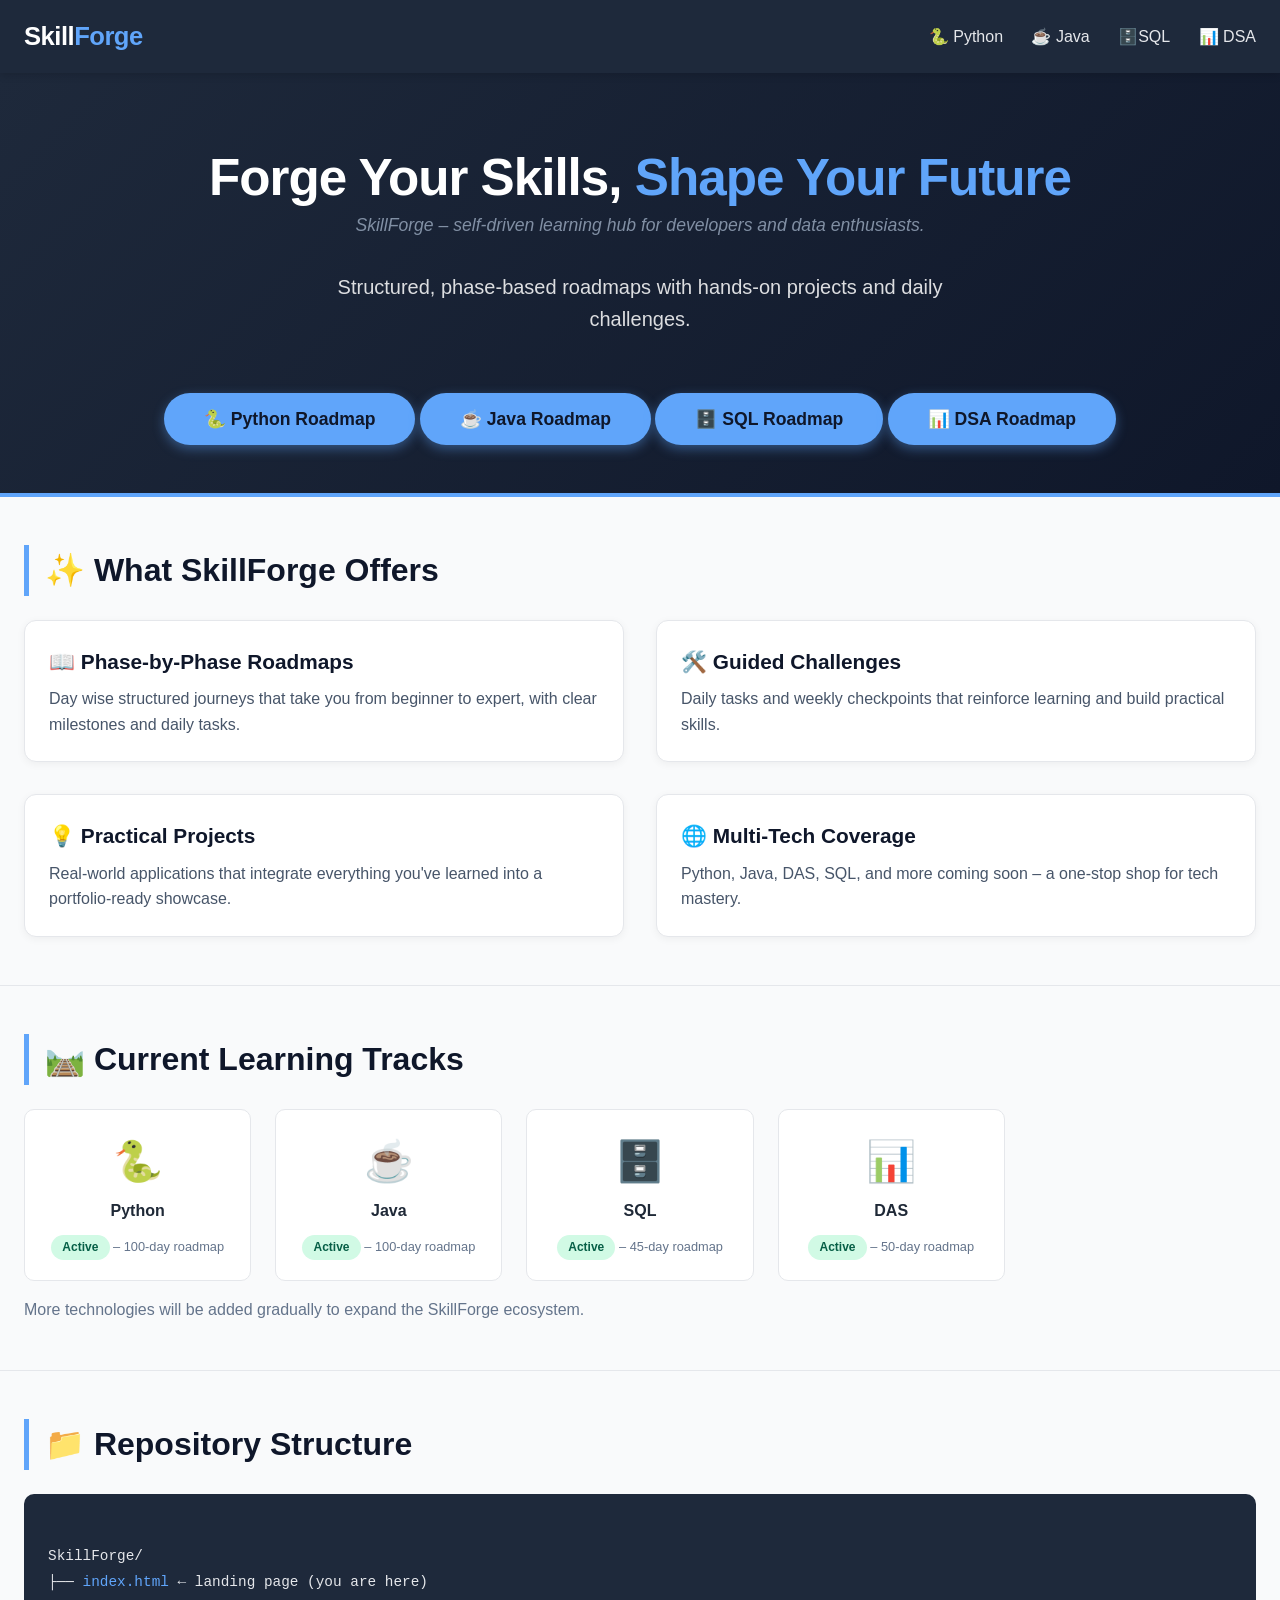
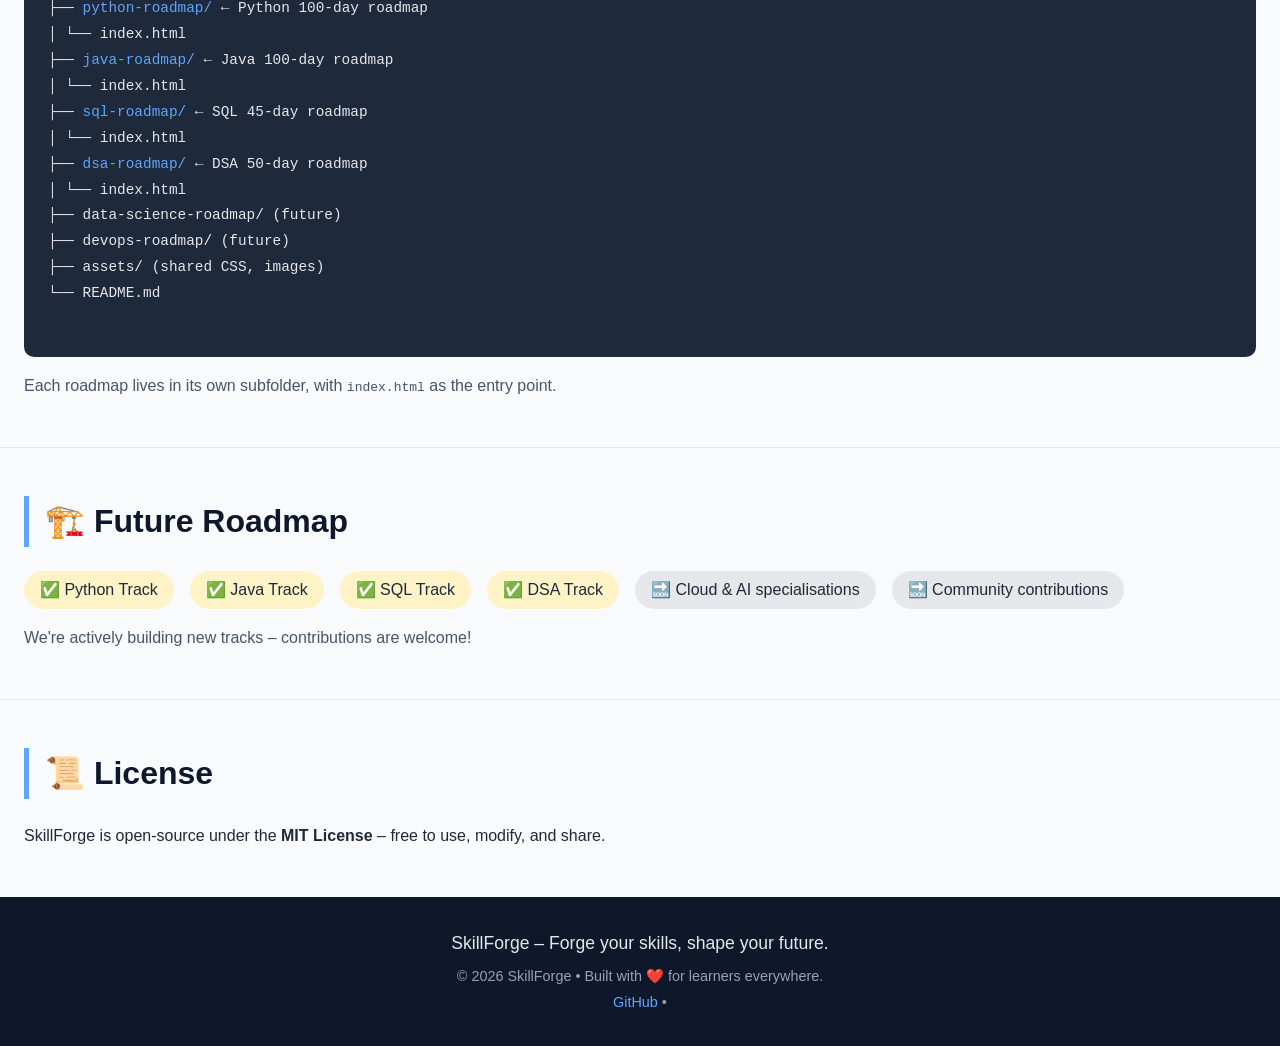
==== commit 2bbcd7fd: "Merge remote-tracking branch 'origin/Aug-2026-Change' into Aug-2026-Change # Conflicts: #	dsa-roadma" ====
--- a/index.html
+++ b/index.html
@@ -15,10 +15,10 @@
     <div class="container nav">
         <div class="logo">Skill<span>Forge</span></div>
         <div>
-            <a href="python-roadmap/">🐍 Python</a>
-            <a href="java-roadmap/">☕ Java</a>
-            <a href="sql-roadmap/">🗄️SQL</a>
-            <a href="dsa-roadmap/">DAS</a>
+            <a href="/python-roadmap/">🐍 Python</a>
+            <a href="/java-roadmap/">☕ Java</a>
+            <a href="/sql-roadmap/">🗄️SQL</a>
+            <a href="/dsa-roadmap/">📊 DSA</a>
         </div>
     </div>
 </header>
@@ -30,10 +30,10 @@
         <p class="tagline">SkillForge – self‑driven learning hub for developers and data enthusiasts.</p>
         <p>Structured, phase‑based roadmaps with hands‑on projects and daily challenges.</p>
         <br>
-        <a href="python-roadmap/" class="btn">🐍 Python Roadmap</a>
-        <a href="java-roadmap/" class="btn">☕ Java Roadmap</a>
-        <a href="sql-roadmap/" class="btn">🗄️ SQL Roadmap</a>
-        <a href="dsa-roadmap/" class="btn">📊 DSA Roadmap</a>
+        <a href="/python-roadmap/" class="btn">🐍 Python Roadmap</a>
+        <a href="/java-roadmap/" class="btn">☕ Java Roadmap</a>
+        <a href="/sql-roadmap/" class="btn">🗄️ SQL Roadmap</a>
+        <a href="/dsa-roadmap/" class="btn">📊 DSA Roadmap</a>
     </div>
 </section>
 
@@ -68,22 +68,22 @@
     <div class="container">
         <h2>🛤️ Current Learning Tracks</h2>
         <div class="track-list">
-            <div class="track-item" onclick="window.location.href='python-roadmap/';">
+            <div class="track-item" onclick="window.location.href='/python-roadmap/';">
                 <div class="icon">🐍</div>
                 <div class="name">Python</div>
                 <div class="status"><span class="badge active">Active</span> – 100‑day roadmap</div>
             </div>
-            <div class="track-item" onclick="window.location.href='java-roadmap/';">
+            <div class="track-item" onclick="window.location.href='/java-roadmap/';">
                 <div class="icon">☕</div>
                 <div class="name">Java</div>
                 <div class="status"><span class="badge active">Active</span> – 100‑day roadmap</div>
             </div>
-            <div class="track-item" onclick="window.location.href='sql-roadmap/';">
+            <div class="track-item" onclick="window.location.href='/sql-roadmap/';">
                 <div class="icon">🗄️</div>
                 <div class="name">SQL</div>
                 <div class="status"><span class="badge active">Active</span> – 45‑day roadmap</div>
             </div>
-            <div class="track-item" onclick="window.location.href='dsa-roadmap/';">
+            <div class="track-item" onclick="window.location.href='/dsa-roadmap/';">
                 <div class="icon">📊</div>
                 <div class="name">DAS</div>
                 <div class="status"><span class="badge active">Active</span> – 50‑day roadmap</div>
@@ -105,6 +105,10 @@
 ├── <span class="highlight">python-roadmap/</span> ← Python 100‑day roadmap
 │ └── index.html
 ├── <span class="highlight">java-roadmap/</span> ← Java 100‑day roadmap
+│ └── index.html
+├── <span class="highlight">sql-roadmap/</span> ← SQL 45‑day roadmap
+│ └── index.html
+├── <span class="highlight">dsa-roadmap/</span> ← DSA 50‑day roadmap
 │ └── index.html
 ├── data-science-roadmap/ (future)
 ├── devops-roadmap/ (future)
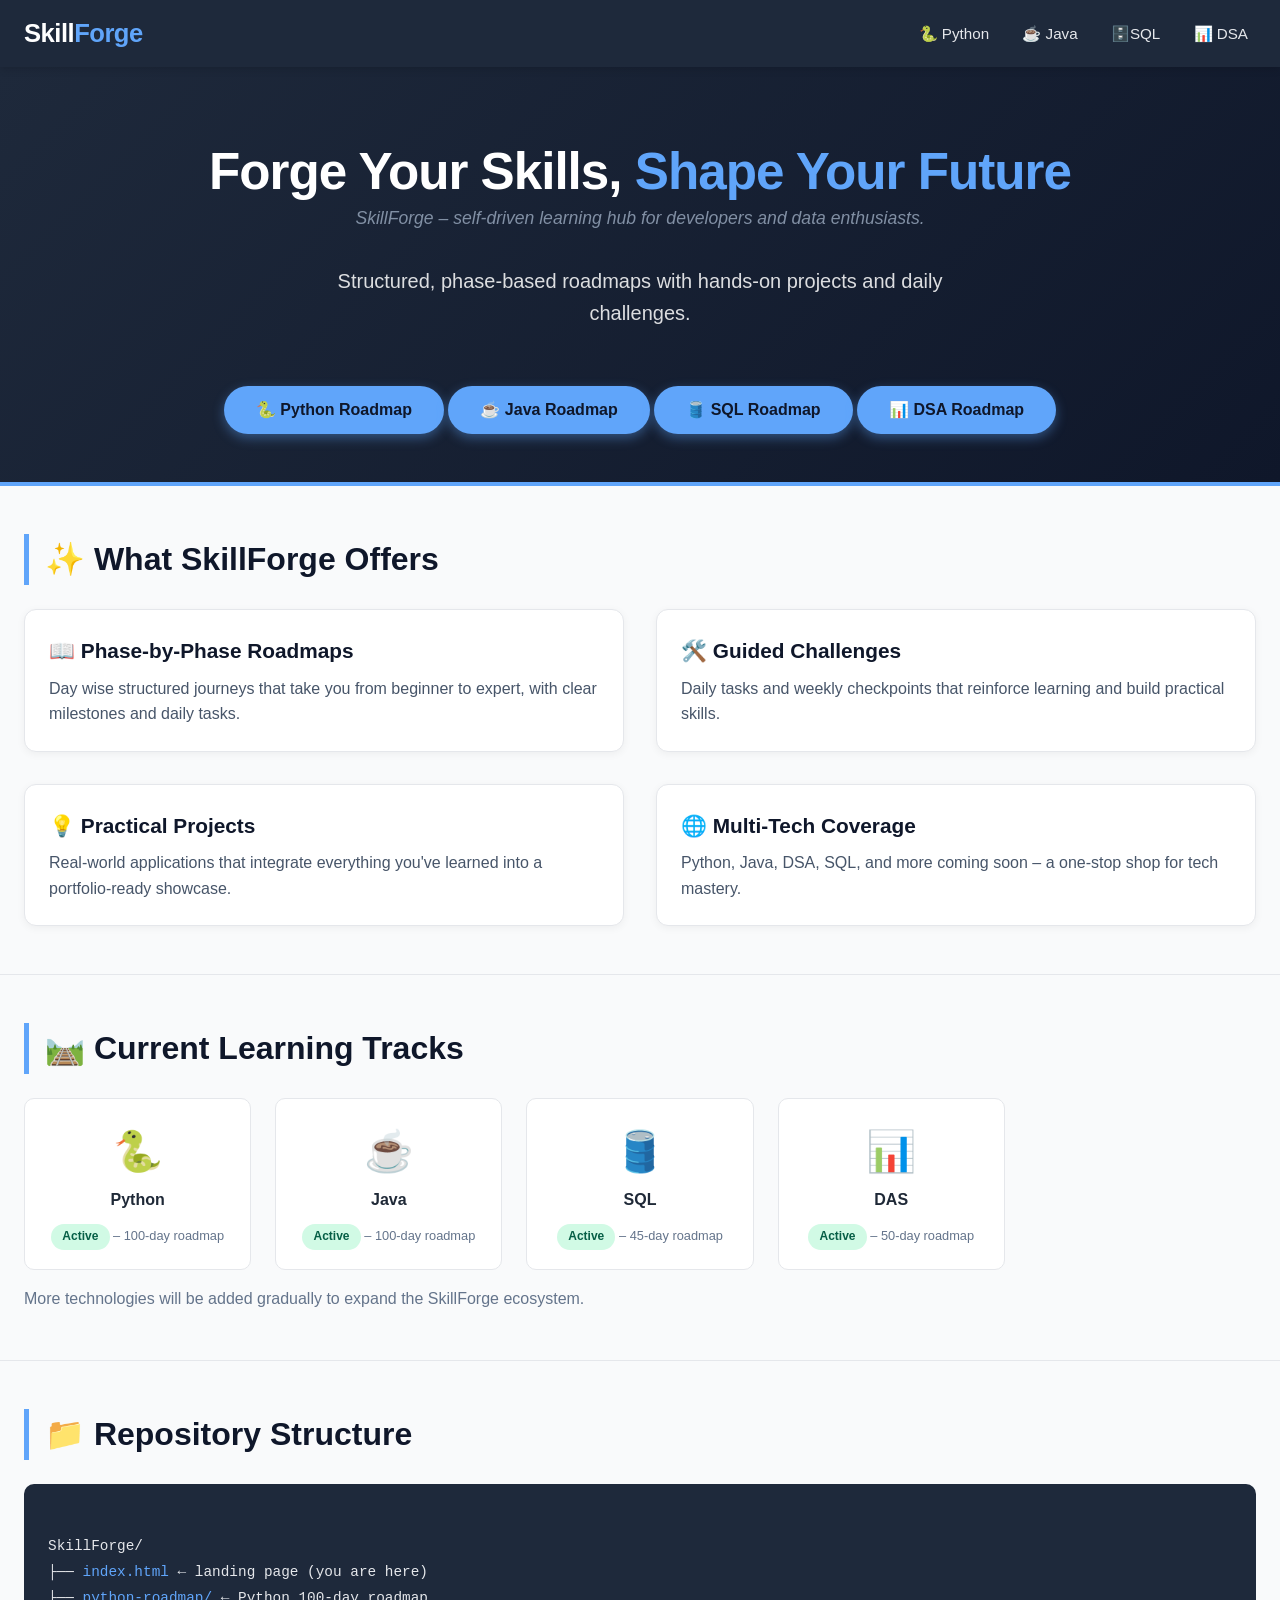
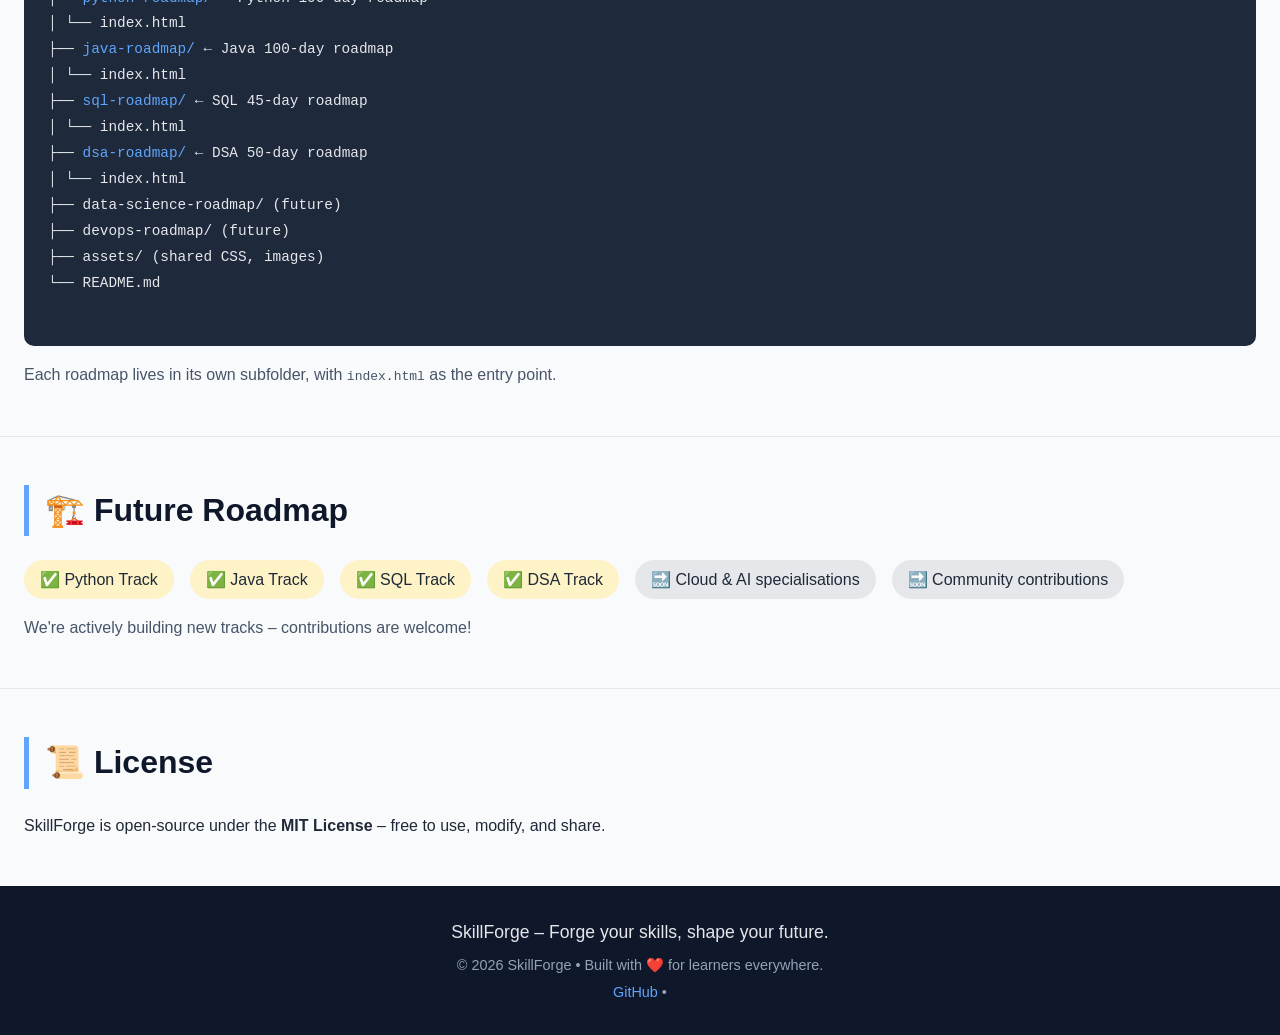
==== commit bc83721b: "Updates: enhance README and index.html for local server setup, improve navigation links, and add lib" ====
--- a/index.html
+++ b/index.html
@@ -12,7 +12,7 @@
 
 <!-- ─── Header ─── -->
 <header>
-    <div class="container nav">
+    <div class="container nav nav-links">
         <div class="logo">Skill<span>Forge</span></div>
         <div>
             <a href="/python-roadmap/">🐍 Python</a>
@@ -32,7 +32,7 @@
         <br>
         <a href="/python-roadmap/" class="btn">🐍 Python Roadmap</a>
         <a href="/java-roadmap/" class="btn">☕ Java Roadmap</a>
-        <a href="/sql-roadmap/" class="btn">🗄️ SQL Roadmap</a>
+        <a href="/sql-roadmap/" class="btn">🛢️ SQL Roadmap</a>
         <a href="/dsa-roadmap/" class="btn">📊 DSA Roadmap</a>
     </div>
 </section>
@@ -57,7 +57,7 @@
             </div>
             <div class="card">
                 <h3>🌐 Multi‑Tech Coverage</h3>
-                <p>Python, Java, DAS, SQL, and more coming soon – a one‑stop shop for tech mastery.</p>
+                <p>Python, Java, DSA, SQL, and more coming soon – a one‑stop shop for tech mastery.</p>
             </div>
         </div>
     </div>
@@ -79,7 +79,7 @@
                 <div class="status"><span class="badge active">Active</span> – 100‑day roadmap</div>
             </div>
             <div class="track-item" onclick="window.location.href='/sql-roadmap/';">
-                <div class="icon">🗄️</div>
+                <div class="icon">🛢️</div>
                 <div class="name">SQL</div>
                 <div class="status"><span class="badge active">Active</span> – 45‑day roadmap</div>
             </div>
--- a/assets/css/style.css
+++ b/assets/css/style.css
@@ -27,7 +27,7 @@
 header {
     background: #1e293b;
     color: #fff;
-    padding: 1rem 0;
+    padding: 0.8rem 0;
     position: sticky;
     top: 0;
     z-index: 100;
@@ -38,6 +38,8 @@
     display: flex;
     justify-content: space-between;
     align-items: center;
+    flex-wrap: wrap;
+    gap: 0.5rem;
 }
 
 .nav .logo {
@@ -50,22 +52,33 @@
     color: #60a5fa;
 }
 
-.nav a {
+.nav-links {
+    display: flex;
+    align-items: center;
+    gap: 0.3rem;
+    flex-wrap: wrap;
+}
+
+.nav-links a {
     color: #e5e7eb;
     text-decoration: none;
-    margin-left: 1.5rem;
+    margin-left: 0.8rem;
     font-weight: 500;
+    font-size: 0.95rem;
     transition: color 0.2s ease;
-}
-
-.nav a:hover,
-.nav a.active {
+    padding: 0.3rem 0.5rem;
+    border-radius: 4px;
+}
+
+.nav-links a:hover,
+.nav-links a.active {
     color: #60a5fa;
-}
-
-.nav a.active {
+    background: rgba(96, 165, 250, 0.1);
+}
+
+.nav-links a.active {
     border-bottom: 2px solid #60a5fa;
-    padding-bottom: 0.25rem;
+    padding-bottom: 0.2rem;
 }
 
 /* --- Hero section --- */
@@ -102,17 +115,26 @@
     margin-top: -0.5rem;
 }
 
+.hero-buttons {
+    display: flex;
+    flex-wrap: wrap;
+    justify-content: center;
+    gap: 0.8rem;
+    margin-top: 1rem;
+}
+
 .hero .btn {
     display: inline-block;
     background: #60a5fa;
     color: #0f172a;
-    padding: 0.75rem 2.5rem;
+    padding: 0.7rem 2rem;
     border-radius: 40px;
     font-weight: 700;
-    font-size: 1.1rem;
+    font-size: 1rem;
     text-decoration: none;
     transition: all 0.3s ease;
     box-shadow: 0 4px 12px rgba(96, 165, 250, 0.4);
+    min-width: 140px;
 }
 
 .hero .btn:hover {
@@ -204,6 +226,7 @@
     border: 1px solid #e5e7eb;
     text-align: center;
     transition: all 0.2s ease;
+    cursor: pointer;
 }
 
 .track-item:hover {
@@ -258,21 +281,151 @@
     text-decoration: none;
 }
 
-/* --- Responsive layout --- */
-@media (max-width: 768px) {
+/* --- Responsive layout (Mobile + Tablet) --- */
+
+/* Small tablets and large phones */
+@media (max-width: 850px) {
+    .grid-2 {
+        grid-template-columns: 1fr 1fr;
+        gap: 1.5rem;
+    }
+
+    .hero h1 {
+        font-size: 2.8rem;
+    }
+}
+
+/* Mobile phones */
+@media (max-width: 700px) {
+    .container {
+        padding: 0 1rem;
+    }
+
+    /* Header - wrap navigation */
+    .nav {
+        flex-direction: column;
+        align-items: stretch;
+        gap: 0.4rem;
+    }
+
+    .nav .logo {
+        text-align: center;
+        font-size: 1.4rem;
+    }
+
+    .nav-links {
+        justify-content: center;
+        flex-wrap: wrap;
+        gap: 0.2rem;
+    }
+
+    .nav-links a {
+        margin-left: 0;
+        padding: 0.3rem 0.6rem;
+        font-size: 0.85rem;
+    }
+
+    /* Hero */
+    .hero {
+        padding: 2.5rem 0 2rem;
+    }
+
+    .hero h1 {
+        font-size: 2.2rem;
+        letter-spacing: -0.5px;
+    }
+
+    .hero p {
+        font-size: 1rem;
+        margin: 0.8rem auto 1.5rem;
+    }
+
+    .hero .tagline {
+        font-size: 0.95rem;
+    }
+
+    .hero-buttons {
+        flex-direction: column;
+        align-items: center;
+        gap: 0.6rem;
+    }
+
+    .hero .btn {
+        padding: 0.6rem 1.5rem;
+        font-size: 0.95rem;
+        min-width: 120px;
+        width: 100%;
+        max-width: 280px;
+        text-align: center;
+    }
+
+    /* Section heading */
+    h2 {
+        font-size: 1.6rem;
+        padding-left: 0.8rem;
+    }
+
+    /* Grids */
     .grid-2 {
         grid-template-columns: 1fr;
+        gap: 1.2rem;
+    }
+
+    .card {
+        padding: 1.2rem;
+    }
+
+    .card h3 {
+        font-size: 1.1rem;
+    }
+
+    /* Tracks */
+    .track-list {
+        grid-template-columns: repeat(2, 1fr);
+        gap: 0.8rem;
+    }
+
+    .track-item {
+        padding: 1rem;
+    }
+
+    .track-item .icon {
+        font-size: 2rem;
+    }
+
+    /* Code structure */
+    .code-structure {
+        font-size: 0.8rem;
+        padding: 1rem;
+        white-space: pre-wrap;
+        word-break: break-word;
+    }
+
+    /* Footer */
+    footer {
+        padding: 1.5rem 0;
+        font-size: 0.8rem;
+    }
+}
+
+/* Extra small phones */
+@media (max-width: 420px) {
+    .nav-links a {
+        font-size: 0.75rem;
+        padding: 0.2rem 0.4rem;
     }
 
     .hero h1 {
-        font-size: 2.4rem;
-    }
-
-    .nav .logo {
-        font-size: 1.2rem;
-    }
-
-    .nav a {
-        margin-left: 1rem;
+        font-size: 1.8rem;
+    }
+
+    .track-list {
+        grid-template-columns: 1fr;
+    }
+
+    .hero .btn {
+        font-size: 0.85rem;
+        padding: 0.5rem 1.2rem;
+        max-width: 220px;
     }
 }
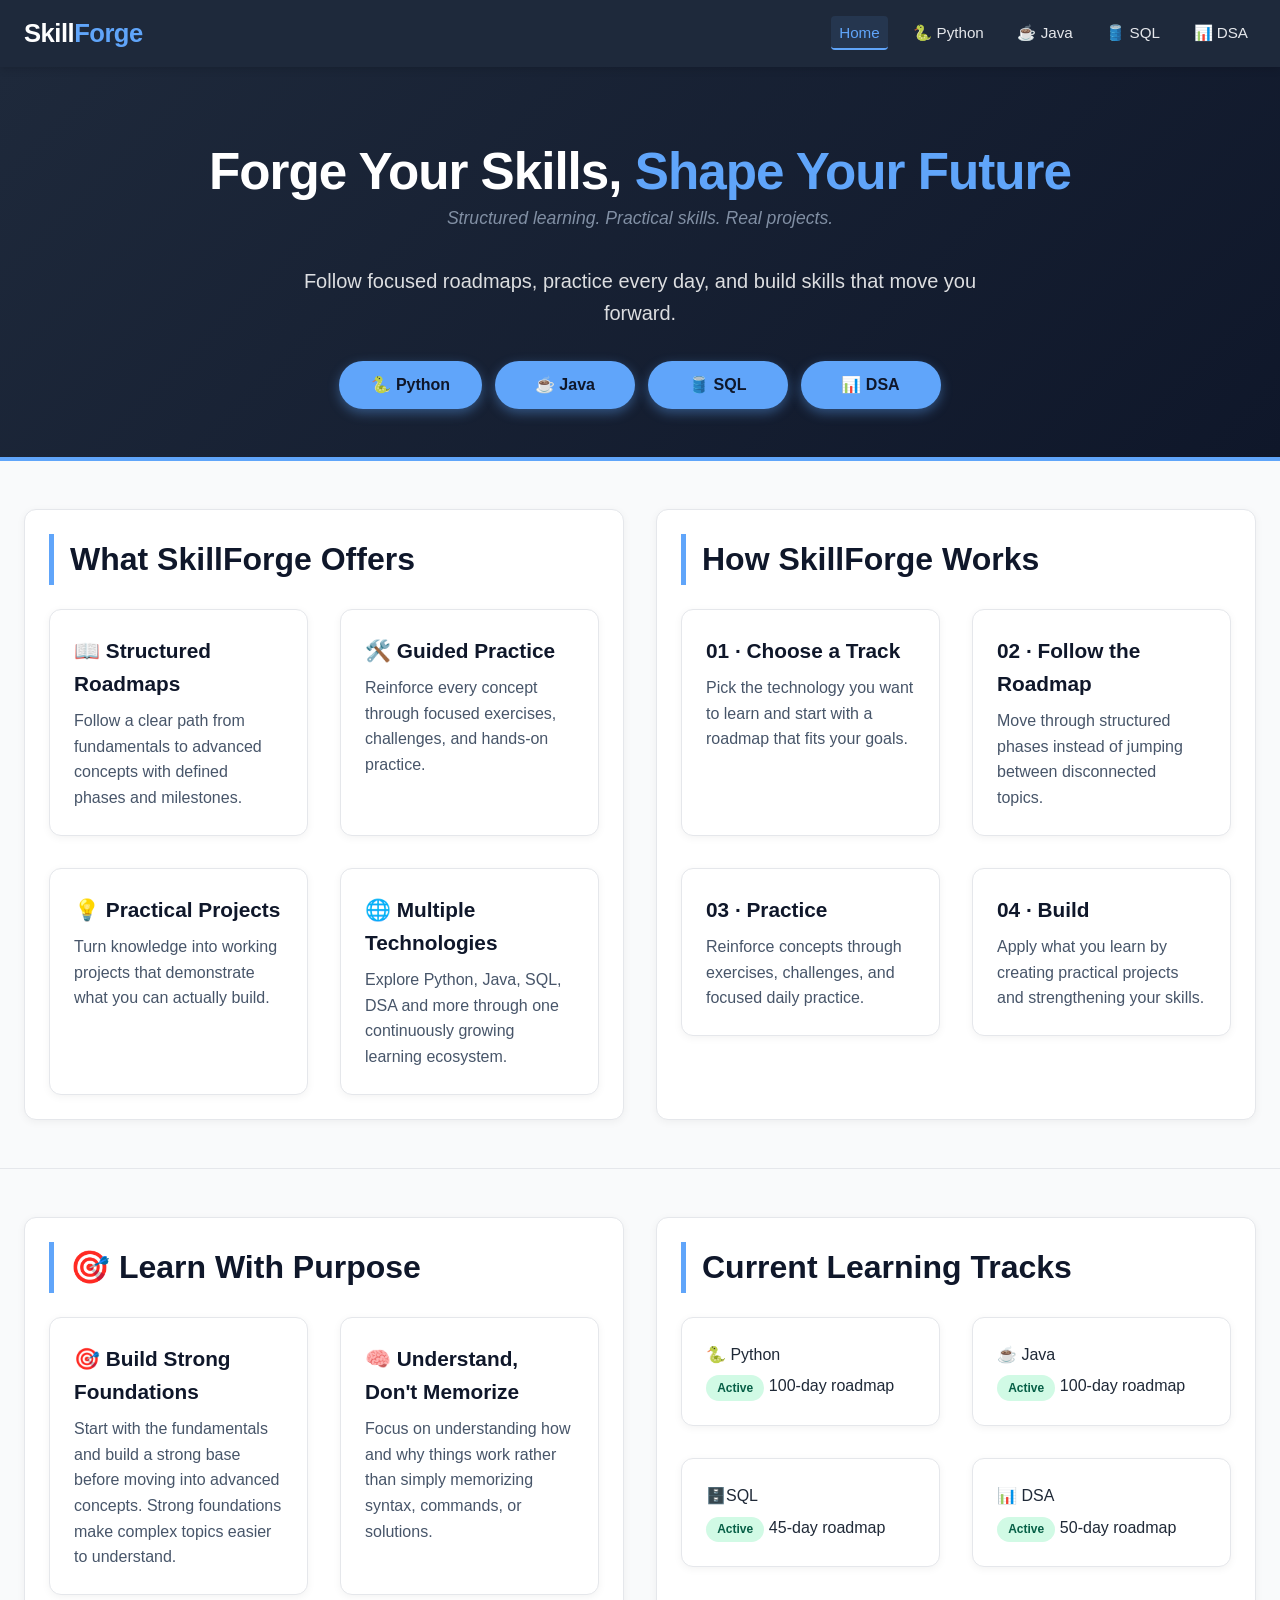
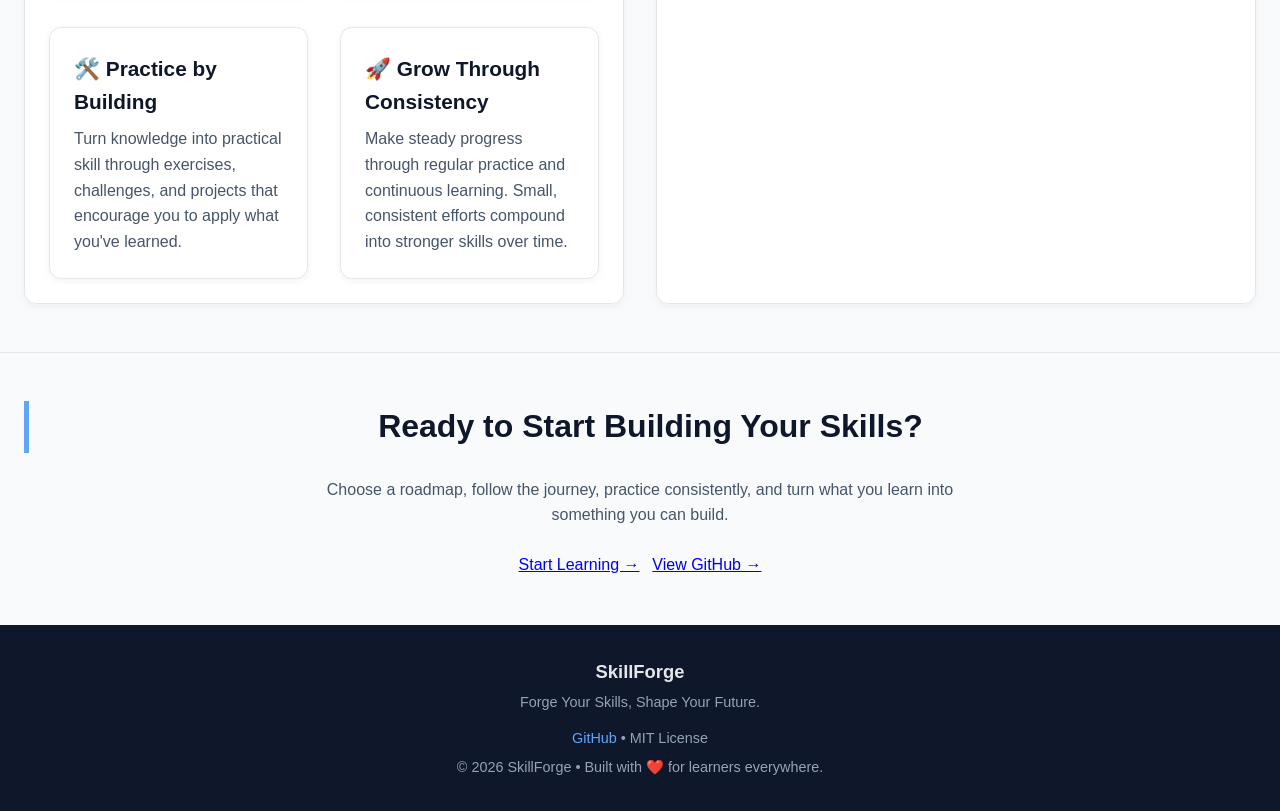
==== commit 9e043fd5: "Updates: Look and Feel Chages" ====
--- a/index.html
+++ b/index.html
@@ -1,163 +1,316 @@
 <!DOCTYPE html>
 <html lang="en">
+
 <head>
     <meta charset="UTF-8"/>
     <meta name="viewport" content="width=device-width, initial-scale=1.0"/>
-    <title>SkillForge – Forge Your Skills</title>
+
+    <meta name="description"
+          content="SkillForge provides structured, phase-based learning roadmaps for Python, Java, SQL, DSA and more."/>
+
+    <meta name="theme-color" content="#0f172a"/>
+
+    <title>SkillForge – Forge Your Skills, Shape Your Future</title>
+
+    <!-- Existing shared CSS – no CSS changes required -->
     <link rel="stylesheet" href="assets/css/style.css"/>
-
 </head>
 
 <body>
 
-<!-- ─── Header ─── -->
+<!-- =========================================================
+     HEADER
+     UPDATED:
+     - Cleaner navigation structure.
+     - Uses the existing .nav and .nav-links styles.
+     - Added Home link for easier navigation.
+========================================================= -->
+
 <header>
-    <div class="container nav nav-links">
-        <div class="logo">Skill<span>Forge</span></div>
-        <div>
+    <div class="container nav">
+
+        <div class="logo">
+            Skill<span>Forge</span>
+        </div>
+
+        <nav class="nav-links" aria-label="Primary navigation">
+            <a href="/" class="active">Home</a>
             <a href="/python-roadmap/">🐍 Python</a>
             <a href="/java-roadmap/">☕ Java</a>
-            <a href="/sql-roadmap/">🗄️SQL</a>
+            <a href="/sql-roadmap/">🛢️ SQL</a>
             <a href="/dsa-roadmap/">📊 DSA</a>
-        </div>
+        </nav>
+
     </div>
 </header>
 
-<!-- ─── Hero ─── -->
-<section class="hero">
-    <div class="container">
-        <h1>Forge Your Skills, <span>Shape Your Future</span></h1>
-        <p class="tagline">SkillForge – self‑driven learning hub for developers and data enthusiasts.</p>
-        <p>Structured, phase‑based roadmaps with hands‑on projects and daily challenges.</p>
-        <br>
-        <a href="/python-roadmap/" class="btn">🐍 Python Roadmap</a>
-        <a href="/java-roadmap/" class="btn">☕ Java Roadmap</a>
-        <a href="/sql-roadmap/" class="btn">🛢️ SQL Roadmap</a>
-        <a href="/dsa-roadmap/" class="btn">📊 DSA Roadmap</a>
-    </div>
-</section>
-
-<!-- ─── Features ─── -->
-<section>
-    <div class="container">
-        <h2>✨ What SkillForge Offers</h2>
-        <div class="grid-2">
-            <div class="card">
-                <h3>📖 Phase‑by‑Phase Roadmaps</h3>
-                <p>Day wise structured journeys that take you from beginner to expert, with clear milestones and daily
-                    tasks.</p>
+
+<main>
+    <section class="hero">
+        <div class="container">
+            <h1>
+                Forge Your Skills,
+                <span>Shape Your Future</span>
+            </h1>
+            <p class="tagline">
+                Structured learning. Practical skills. Real projects.
+            </p>
+            <p>
+                Follow focused roadmaps, practice every day, and build
+                skills that move you forward.
+            </p>
+            <div class="hero-buttons">
+                <a href="/python-roadmap/" class="btn">
+                    🐍 Python
+                </a>
+                <a href="/java-roadmap/" class="btn">
+                    ☕ Java
+                </a>
+                <a href="/sql-roadmap/" class="btn">
+                    🛢️ SQL
+                </a>
+                <a href="/dsa-roadmap/" class="btn">
+                    📊 DSA
+                </a>
             </div>
-            <div class="card">
-                <h3>🛠️ Guided Challenges</h3>
-                <p>Daily tasks and weekly checkpoints that reinforce learning and build practical skills.</p>
+
+        </div>
+    </section>
+    <section>
+        <div class="container">
+            <div class="grid-2">
+                <div class="card">
+                    <h2>What SkillForge Offers</h2>
+                    <div class="grid-2">
+                        <div class="card">
+                            <h3>📖 Structured Roadmaps</h3>
+                            <p>
+                                Follow a clear path from fundamentals to advanced concepts
+                                with defined phases and milestones.
+                            </p>
+                        </div>
+                        <div class="card">
+                            <h3>🛠️ Guided Practice</h3>
+                            <p>
+                                Reinforce every concept through focused exercises,
+                                challenges, and hands-on practice.
+                            </p>
+                        </div>
+                        <div class="card">
+                            <h3>💡 Practical Projects</h3>
+                            <p>
+                                Turn knowledge into working projects that demonstrate
+                                what you can actually build.
+                            </p>
+                        </div>
+                        <div class="card">
+                            <h3>🌐 Multiple Technologies</h3>
+                            <p>
+                                Explore Python, Java, SQL, DSA and more through one
+                                continuously growing learning ecosystem.
+                            </p>
+                        </div>
+                    </div>
+
+                </div>
+
+                <div class="card">
+
+                    <h2>How SkillForge Works</h2>
+
+                    <div class="grid-2">
+
+                        <div class="card">
+                            <h3>01 · Choose a Track</h3>
+                            <p>
+                                Pick the technology you want to learn and
+                                start with a roadmap that fits your goals.
+                            </p>
+                        </div>
+
+                        <div class="card">
+                            <h3>02 · Follow the Roadmap</h3>
+                            <p>
+                                Move through structured phases instead of
+                                jumping between disconnected topics.
+                            </p>
+                        </div>
+
+                        <div class="card">
+                            <h3>03 · Practice</h3>
+                            <p>
+                                Reinforce concepts through exercises,
+                                challenges, and focused daily practice.
+                            </p>
+                        </div>
+
+                        <div class="card">
+                            <h3>04 · Build</h3>
+                            <p>
+                                Apply what you learn by creating practical
+                                projects and strengthening your skills.
+                            </p>
+                        </div>
+
+                    </div>
+
+                </div>
             </div>
-            <div class="card">
-                <h3>💡 Practical Projects</h3>
-                <p>Real‑world applications that integrate everything you've learned into a portfolio‑ready showcase.</p>
+        </div>
+    </section>
+    <section>
+        <div class="container">
+            <div class="grid-2">
+                <div class="card">
+                    <h2>🎯 Learn With Purpose</h2>
+                    <div class="grid-2">
+                        <div class="card">
+                            <h3>🎯 Build Strong Foundations</h3>
+                            <p>
+                                Start with the fundamentals and build a strong base
+                                before moving into advanced concepts. Strong foundations
+                                make complex topics easier to understand.
+                            </p>
+                        </div>
+                        <div class="card">
+                            <h3>🧠 Understand, Don't Memorize</h3>
+                            <p>
+                                Focus on understanding how and why things work rather
+                                than simply memorizing syntax, commands, or solutions.
+                            </p>
+                        </div>
+                        <div class="card">
+                            <h3>🛠️ Practice by Building</h3>
+                            <p>
+                                Turn knowledge into practical skill through exercises,
+                                challenges, and projects that encourage you to apply
+                                what you've learned.
+                            </p>
+                        </div>
+                        <div class="card">
+                            <h3>🚀 Grow Through Consistency</h3>
+                            <p>
+                                Make steady progress through regular practice and
+                                continuous learning. Small, consistent efforts compound
+                                into stronger skills over time.
+                            </p>
+                        </div>
+                    </div>
+                </div>
+                <div class="card">
+                    <h2>Current Learning Tracks</h2>
+                    <div class="grid-2">
+                        <div class="card">
+                            <a href="/python-roadmap/" style="text-decoration:none; color:inherit;">
+                                <div class="icon">🐍 Python</div>
+                                <div class="status">
+                                    <span class="badge active">Active</span>
+                                    100-day roadmap
+                                </div>
+                            </a>
+                        </div>
+                        <div class="card">
+                            <a href="/java-roadmap/"
+                               style="text-decoration:none; color:inherit;">
+                                <div class="icon">☕ Java</div>
+                                <div class="status">
+                                    <span class="badge active">Active</span>
+                                    100-day roadmap
+                                </div>
+                            </a>
+                        </div>
+                        <div class="card">
+                            <a href="/sql-roadmap/" style="text-decoration:none; color:inherit;">
+                                <div class="icon">🗄️SQL</div>
+                                <div class="status">
+                                    <span class="badge active">Active</span>
+                                    45-day roadmap
+                                </div>
+                            </a>
+                        </div>
+                        <div class="card">
+                            <a href="/dsa-roadmap/" style="text-decoration:none; color:inherit;">
+                                <div class="icon">📊 DSA </div>
+                                <div class="status">
+                                    <span class="badge active">Active</span>
+                                    50-day roadmap
+                                </div>
+                            </a>
+                        </div>
+                    </div>
+                </div>
             </div>
-            <div class="card">
-                <h3>🌐 Multi‑Tech Coverage</h3>
-                <p>Python, Java, DSA, SQL, and more coming soon – a one‑stop shop for tech mastery.</p>
+        </div>
+    </section>
+    <section>
+
+        <div class="container" style="text-align:center;">
+
+            <h2>Ready to Start Building Your Skills?</h2>
+
+            <p style="
+                max-width:700px;
+                margin:0 auto 1.5rem;
+                color:#475569;
+            ">
+                Choose a roadmap, follow the journey, practice consistently,
+                and turn what you learn into something you can build.
+            </p>
+
+            <div class="hero-buttons">
+
+                <a href="/python-roadmap/" class="btn">
+                    Start Learning →
+                </a>
+
+                <a
+                        href="https://github.com/manojsatna31/skill-forge-learning"
+                        target="_blank"
+                        rel="noopener noreferrer"
+                        class="btn">
+                    View GitHub →
+                </a>
+
             </div>
-        </div>
-    </div>
-</section>
-
-<!-- ─── Current Learning Tracks ─── -->
-<section>
-    <div class="container">
-        <h2>🛤️ Current Learning Tracks</h2>
-        <div class="track-list">
-            <div class="track-item" onclick="window.location.href='/python-roadmap/';">
-                <div class="icon">🐍</div>
-                <div class="name">Python</div>
-                <div class="status"><span class="badge active">Active</span> – 100‑day roadmap</div>
-            </div>
-            <div class="track-item" onclick="window.location.href='/java-roadmap/';">
-                <div class="icon">☕</div>
-                <div class="name">Java</div>
-                <div class="status"><span class="badge active">Active</span> – 100‑day roadmap</div>
-            </div>
-            <div class="track-item" onclick="window.location.href='/sql-roadmap/';">
-                <div class="icon">🛢️</div>
-                <div class="name">SQL</div>
-                <div class="status"><span class="badge active">Active</span> – 45‑day roadmap</div>
-            </div>
-            <div class="track-item" onclick="window.location.href='/dsa-roadmap/';">
-                <div class="icon">📊</div>
-                <div class="name">DAS</div>
-                <div class="status"><span class="badge active">Active</span> – 50‑day roadmap</div>
-            </div>
-
-        </div>
-        <p style="margin-top:1rem; color:#64748b;">More technologies will be added gradually to expand the SkillForge
-            ecosystem.</p>
-    </div>
-</section>
-
-<!-- ─── Repository Structure ─── -->
-<section>
-    <div class="container">
-        <h2>📁 Repository Structure</h2>
-        <div class="code-structure">
-SkillForge/
-├── <span class="highlight">index.html</span> ← landing page (you are here)
-├── <span class="highlight">python-roadmap/</span> ← Python 100‑day roadmap
-│ └── index.html
-├── <span class="highlight">java-roadmap/</span> ← Java 100‑day roadmap
-│ └── index.html
-├── <span class="highlight">sql-roadmap/</span> ← SQL 45‑day roadmap
-│ └── index.html
-├── <span class="highlight">dsa-roadmap/</span> ← DSA 50‑day roadmap
-│ └── index.html
-├── data-science-roadmap/ (future)
-├── devops-roadmap/ (future)
-├── assets/ (shared CSS, images)
-└── README.md
-        </div>
-        <p style="color:#475569; margin-top:0.5rem;">Each roadmap lives in its own subfolder, with
-            <code>index.html</code> as the entry point.</p>
-    </div>
-</section>
-
-<!-- ─── Roadmap ─── -->
-<section>
-    <div class="container">
-        <h2>🏗️ Future Roadmap</h2>
-        <ul style="list-style: none; padding: 0; display: flex; flex-wrap: wrap; gap: 1rem;">
-            <li style="background:#fef3c7; padding:0.4rem 1rem; border-radius:20px;">✅ Python Track</li>
-            <li style="background:#fef3c7; padding:0.4rem 1rem; border-radius:20px;">✅ Java Track</li>
-            <li style="background:#fef3c7; padding:0.4rem 1rem; border-radius:20px;">✅ SQL Track</li>
-            <li style="background:#fef3c7; padding:0.4rem 1rem; border-radius:20px;">✅ DSA Track</li>
-            <li style="background:#e5e7eb; padding:0.4rem 1rem; border-radius:20px;">🔜 Cloud &amp; AI specialisations
-            </li>
-            <li style="background:#e5e7eb; padding:0.4rem 1rem; border-radius:20px;">🔜 Community contributions</li>
-        </ul>
-        <p style="margin-top:1rem; color:#475569;">We're actively building new tracks – contributions are welcome!</p>
-    </div>
-</section>
-
-<!-- ─── License ─── -->
-<section style="border-bottom: none;">
-    <div class="container">
-        <h2>📜 License</h2>
-        <p>SkillForge is open‑source under the <strong>MIT License</strong> – free to use, modify, and share.</p>
-    </div>
-</section>
-
-<!-- ─── Footer ─── -->
+
+        </div>
+
+    </section>
+
+</main>
 <footer>
     <div class="container">
-        <p style="font-size:1.1rem; font-weight:300; color:#e5e7eb;">SkillForge – Forge your skills, shape your
-            future.</p>
-        <p style="margin-top:0.5rem;">
+        <p style="
+            font-size:1.15rem;
+            font-weight:600;
+            color:#e5e7eb;
+        ">
+            SkillForge
+        </p>
+        <p style="
+            margin-top:0.25rem;
+            color:#94a3b8;
+        ">
+            Forge Your Skills, Shape Your Future.
+        </p>
+        <p style="margin-top:0.8rem;">
+            <a
+                    href="https://github.com/manojsatna31/skill-forge-learning"
+                    target="_blank"
+                    rel="noopener noreferrer">
+                GitHub
+            </a>
+            &bull;
+            <span>
+                MIT License
+            </span>
+        </p>
+        <p style="margin-top:0.4rem;">
             &copy; 2026 SkillForge &bull; Built with ❤️ for learners everywhere.
-        </p>
-        <p style="margin-top:0.2rem;">
-            <a href="https://github.com/manojsatna31/skill-forge-learning" target="_blank">GitHub</a> &bull;
         </p>
     </div>
 </footer>
 
 </body>
+
 </html>
--- a/assets/css/style.css
+++ b/assets/css/style.css
@@ -166,6 +166,137 @@
     grid-template-columns: 1fr 1fr;
     gap: 2rem;
 }
+.grid-3 {
+    display: grid;
+    grid-template-columns: repeat(3, minmax(0, 1fr));
+    gap: 2rem;
+}
+
+.highlight-card {
+    position: relative;
+    background: #ffffff;
+    border: 1px solid #e5e7eb;
+    border-radius: 16px;
+    padding: 1.8rem;
+    box-shadow: 0 4px 12px rgba(15, 23, 42, 0.05);
+    transition: transform 0.25s ease, box-shadow 0.25s ease,
+    border-color 0.25s ease;
+    overflow: hidden;
+}
+
+.highlight-card::before {
+    content: "";
+    position: absolute;
+    top: 0;
+    left: 0;
+    right: 0;
+    height: 4px;
+    background: #60a5fa;
+}
+
+.highlight-card:hover {
+    transform: translateY(-6px);
+    box-shadow: 0 14px 30px rgba(15, 23, 42, 0.10);
+    border-color: #bfdbfe;
+}
+
+.highlight-icon {
+    font-size: 2.2rem;
+    margin-bottom: 0.8rem;
+}
+
+.highlight-card h3 {
+    font-size: 1.35rem;
+    color: #0f172a;
+    margin-bottom: 0.6rem;
+}
+
+.highlight-card > p {
+    color: #475569;
+    font-size: 0.95rem;
+    margin-bottom: 1rem;
+}
+
+.highlight-link {
+    display: inline-block;
+    margin-top: 0.6rem;
+    color: #2563eb;
+    font-weight: 700;
+    text-decoration: none;
+}
+
+.highlight-link:hover {
+    color: #1d4ed8;
+}
+/* Repository tree inside highlight card */
+.mini-structure {
+    background: #f8fafc;
+    border: 1px solid #e2e8f0;
+    border-radius: 10px;
+    padding: 0.9rem;
+    margin-top: 1rem;
+    font-family: 'Courier New', monospace;
+    font-size: 0.78rem;
+    line-height: 1.7;
+    color: #475569;
+    overflow-x: auto;
+}
+
+/* Roadmap status items */
+.roadmap-items {
+    display: flex;
+    flex-wrap: wrap;
+    gap: 0.5rem;
+    margin-top: 1rem;
+}
+
+.roadmap-pill {
+    background: #f1f5f9;
+    color: #334155;
+    padding: 0.35rem 0.7rem;
+    border-radius: 999px;
+    font-size: 0.78rem;
+    font-weight: 600;
+}
+
+.roadmap-pill.active {
+    background: #d1fae5;
+    color: #065f46;
+}
+
+.roadmap-pill.future {
+    background: #fef3c7;
+    color: #92400e;
+}
+
+/* Open source information */
+.opensource-box {
+    background: #f8fafc;
+    border-radius: 10px;
+    padding: 1rem;
+    margin-top: 1rem;
+}
+
+.opensource-box strong {
+    color: #0f172a;
+}
+
+.opensource-box p {
+    color: #475569;
+    font-size: 0.9rem;
+    margin-top: 0.3rem;
+}
+
+.grid-4 {
+    display: grid;
+    grid-template-columns: repeat(4, minmax(0, 1fr));
+    gap: 2rem;
+    width: 100%;
+}
+
+.grid-4 .card {
+    min-width: 0;
+}
 
 .card {
     background: #fff;
